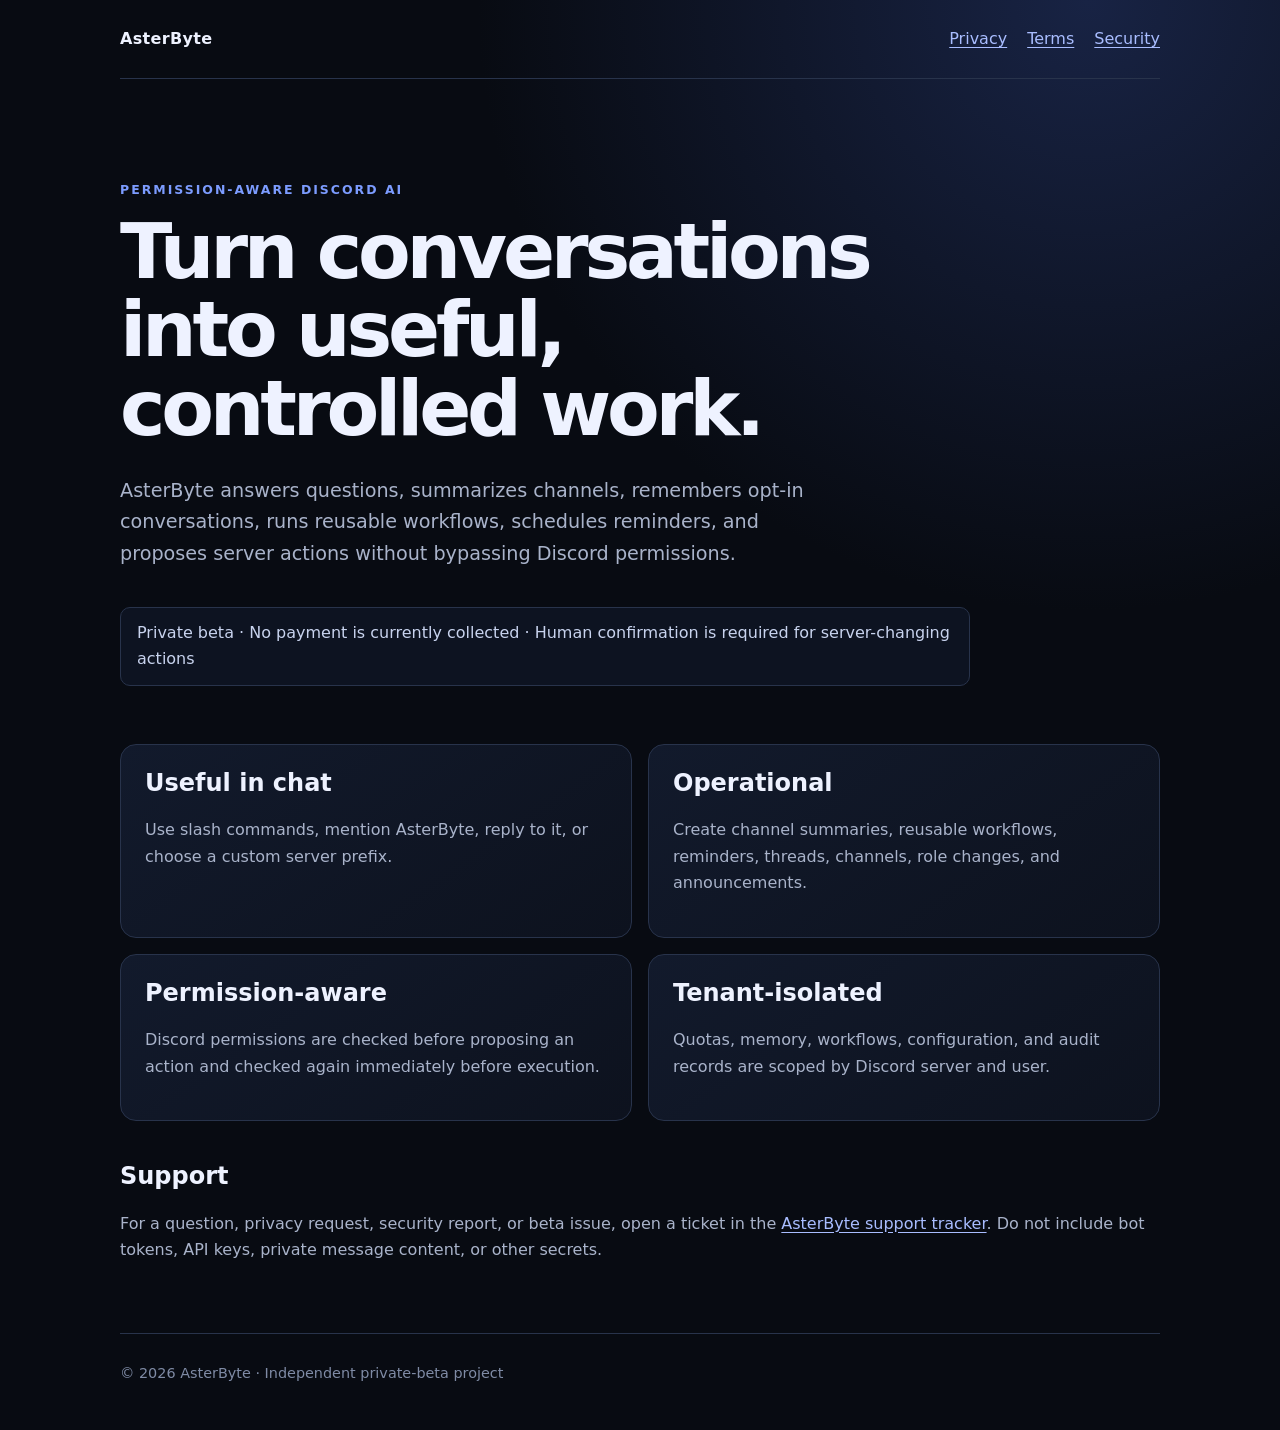
==== index.html @ e15e3883 "Publish AsterByte policies and support site" ====
<!doctype html>
<html lang="en">
<head>
  <meta charset="utf-8">
  <meta name="viewport" content="width=device-width, initial-scale=1">
  <meta name="description" content="AsterByte is a permission-aware AI operations assistant for Discord communities.">
  <title>AsterByte — AI operations for Discord</title>
  <link rel="stylesheet" href="styles.css">
</head>
<body>
  <main>
    <nav><a class="brand" href="index.html">AsterByte</a><span><a href="privacy.html">Privacy</a><a href="terms.html">Terms</a><a href="security.html">Security</a></span></nav>
    <section class="hero">
      <p class="eyebrow">Permission-aware Discord AI</p>
      <h1>Turn conversations into useful, controlled work.</h1>
      <p>AsterByte answers questions, summarizes channels, remembers opt-in conversations, runs reusable workflows, schedules reminders, and proposes server actions without bypassing Discord permissions.</p>
      <div class="notice">Private beta · No payment is currently collected · Human confirmation is required for server-changing actions</div>
    </section>
    <section class="grid">
      <article><h2>Useful in chat</h2><p>Use slash commands, mention AsterByte, reply to it, or choose a custom server prefix.</p></article>
      <article><h2>Operational</h2><p>Create channel summaries, reusable workflows, reminders, threads, channels, role changes, and announcements.</p></article>
      <article><h2>Permission-aware</h2><p>Discord permissions are checked before proposing an action and checked again immediately before execution.</p></article>
      <article><h2>Tenant-isolated</h2><p>Quotas, memory, workflows, configuration, and audit records are scoped by Discord server and user.</p></article>
    </section>
    <section>
      <h2>Support</h2>
      <p>For a question, privacy request, security report, or beta issue, open a ticket in the <a href="https://github.com/adityasarade/asterbyte-support/issues">AsterByte support tracker</a>. Do not include bot tokens, API keys, private message content, or other secrets.</p>
    </section>
    <footer>© 2026 AsterByte · Independent private-beta project</footer>
  </main>
</body>
</html>
---- styles.css ----
:root { color-scheme: dark; --bg:#080b12; --panel:#111726; --text:#eef2ff; --muted:#a9b3ca; --accent:#7c9cff; --line:#28334b; }
* { box-sizing:border-box; }
body { margin:0; background:radial-gradient(circle at 85% 0,#182344 0,transparent 34%),var(--bg); color:var(--text); font:16px/1.65 Inter,ui-sans-serif,system-ui,-apple-system,sans-serif; }
main { width:min(1040px,calc(100% - 40px)); margin:auto; }
nav { display:flex; justify-content:space-between; align-items:center; padding:26px 0; border-bottom:1px solid var(--line); }
nav span { display:flex; gap:20px; }
a { color:#a9bdff; text-underline-offset:3px; } .brand { color:var(--text); text-decoration:none; font-weight:800; letter-spacing:.02em; }
.hero { padding:88px 0 58px; max-width:850px; } h1 { font-size:clamp(2.4rem,6vw,5.3rem); line-height:1.02; letter-spacing:-.055em; margin:.15em 0 .35em; }
h2 { margin-top:1.7em; line-height:1.2; } p,li { color:var(--muted); } .hero>p:not(.eyebrow) { font-size:1.2rem; max-width:720px; }
.eyebrow { color:var(--accent); text-transform:uppercase; letter-spacing:.16em; font-weight:800; font-size:.78rem; }
.notice { display:inline-block; margin-top:18px; padding:12px 16px; border:1px solid var(--line); background:#0d1321; border-radius:10px; color:#c8d3ee; }
.grid { display:grid; grid-template-columns:repeat(2,1fr); gap:16px; } .grid article { background:linear-gradient(145deg,#121a2c,#0d121e); padding:24px; border:1px solid var(--line); border-radius:16px; }
.grid h2 { margin-top:0; } .legal { max-width:800px; padding:56px 0; } .legal h1 { font-size:clamp(2.5rem,6vw,4.4rem); } code { background:#151d2e; padding:.15em .35em; border-radius:4px; }
footer { margin-top:70px; padding:28px 0 44px; border-top:1px solid var(--line); color:#7f8ba5; font-size:.9rem; }
@media (max-width:680px) { .grid { grid-template-columns:1fr; } nav { align-items:flex-start; gap:15px; } nav span { gap:10px; flex-wrap:wrap; justify-content:flex-end; } .hero { padding-top:55px; } }
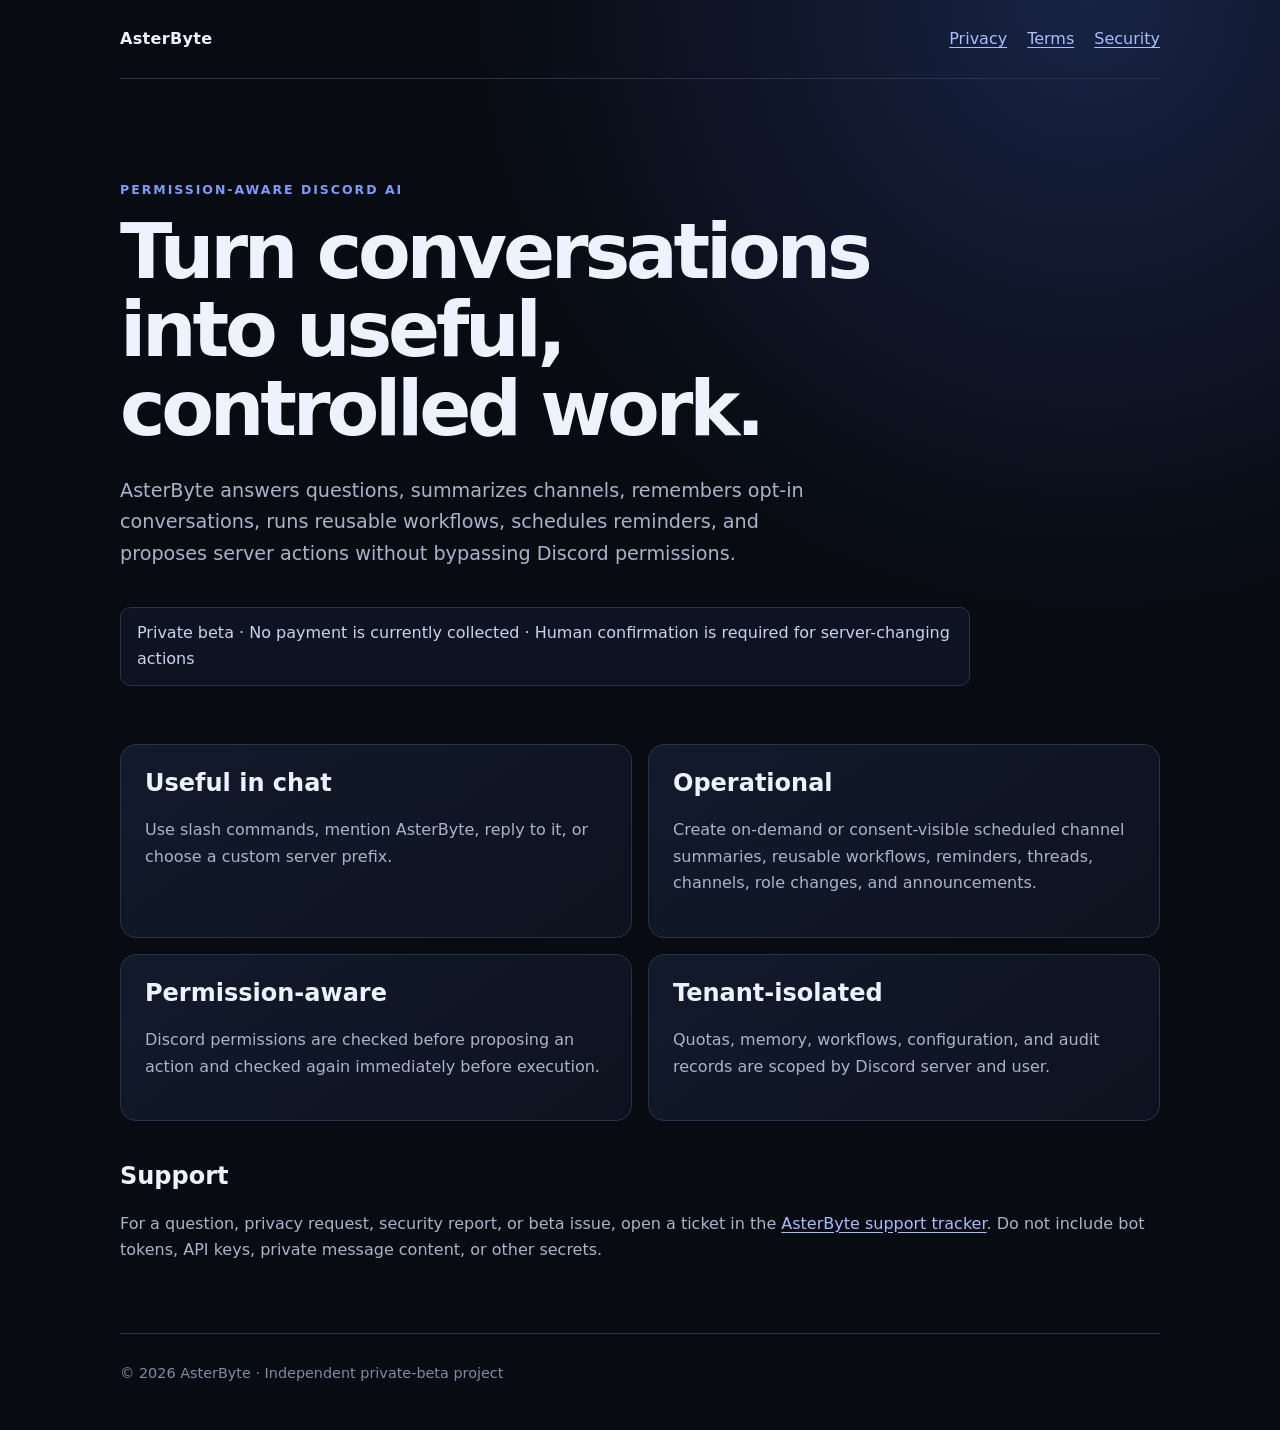
==== commit c51412b0: "Document scheduled digest privacy controls" ====
--- a/index.html
+++ b/index.html
@@ -18,7 +18,7 @@
     </section>
     <section class="grid">
       <article><h2>Useful in chat</h2><p>Use slash commands, mention AsterByte, reply to it, or choose a custom server prefix.</p></article>
-      <article><h2>Operational</h2><p>Create channel summaries, reusable workflows, reminders, threads, channels, role changes, and announcements.</p></article>
+      <article><h2>Operational</h2><p>Create on-demand or consent-visible scheduled channel summaries, reusable workflows, reminders, threads, channels, role changes, and announcements.</p></article>
       <article><h2>Permission-aware</h2><p>Discord permissions are checked before proposing an action and checked again immediately before execution.</p></article>
       <article><h2>Tenant-isolated</h2><p>Quotas, memory, workflows, configuration, and audit records are scoped by Discord server and user.</p></article>
     </section>
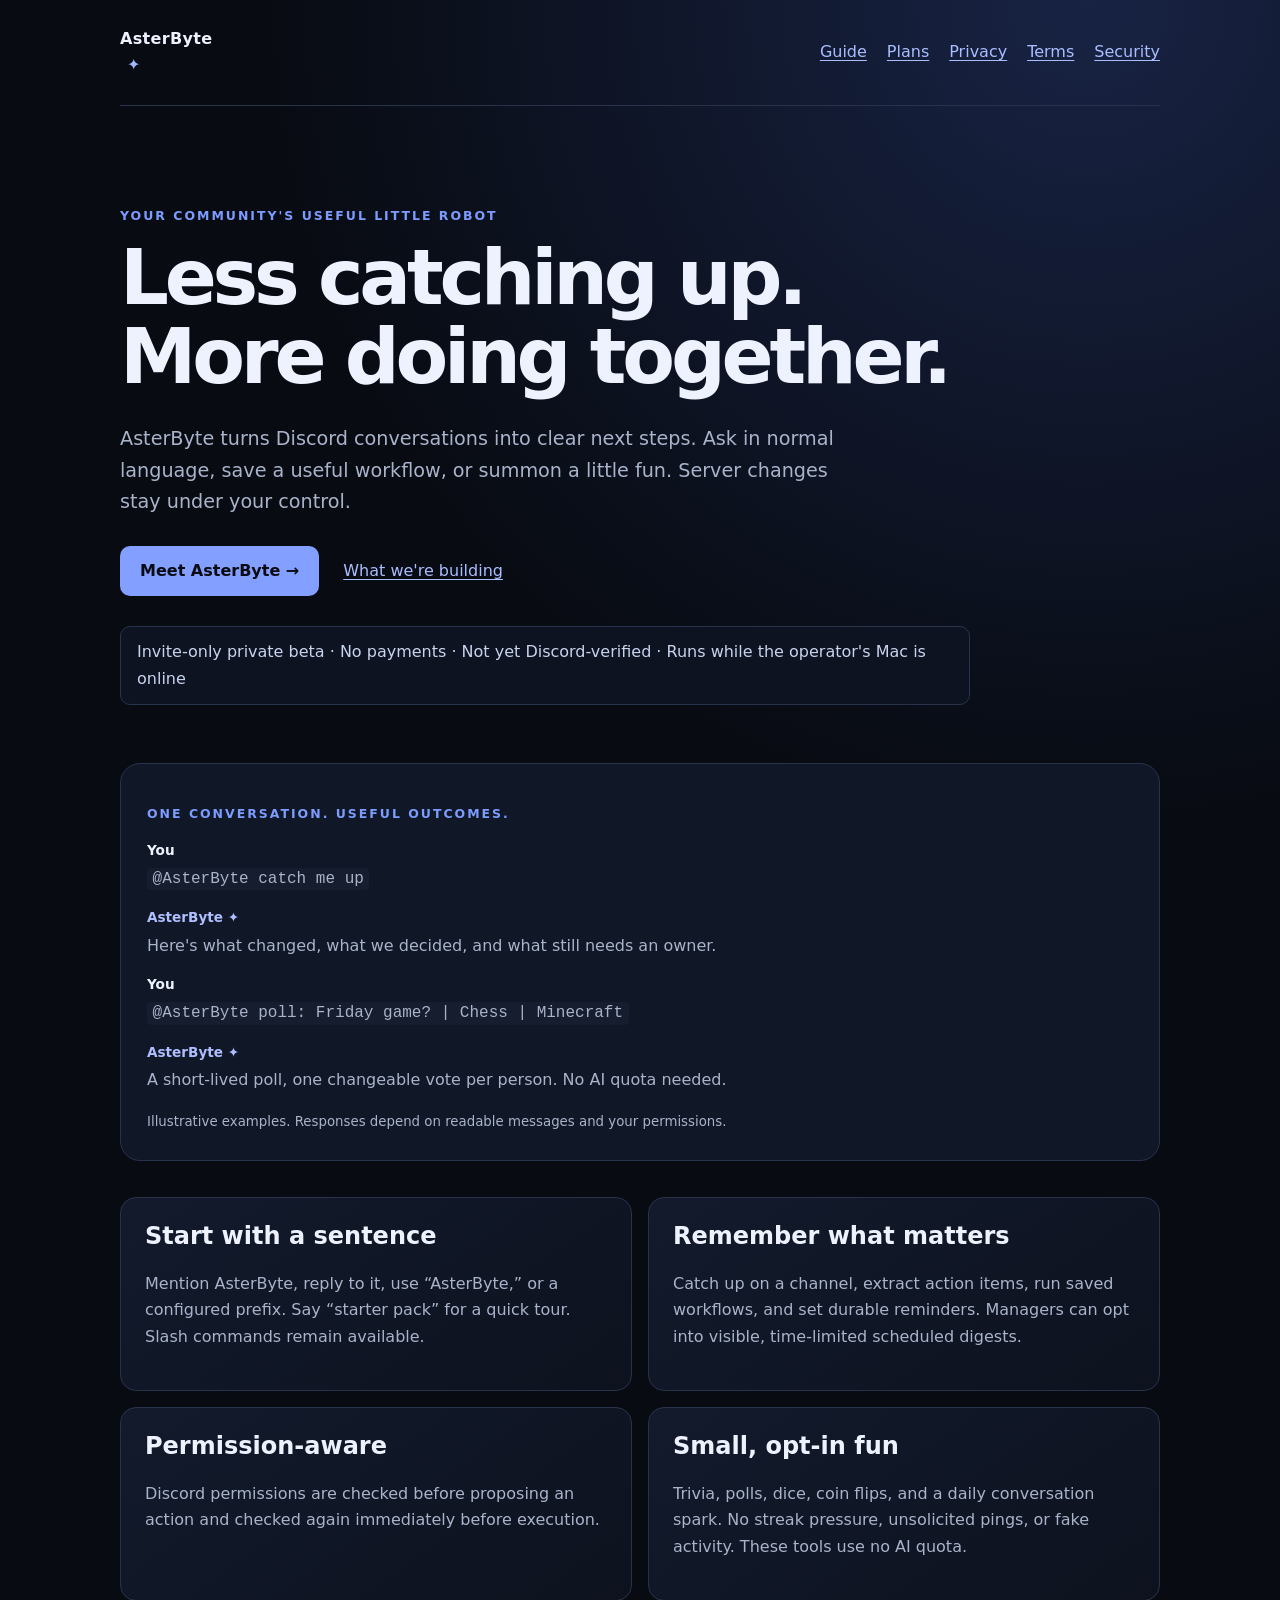
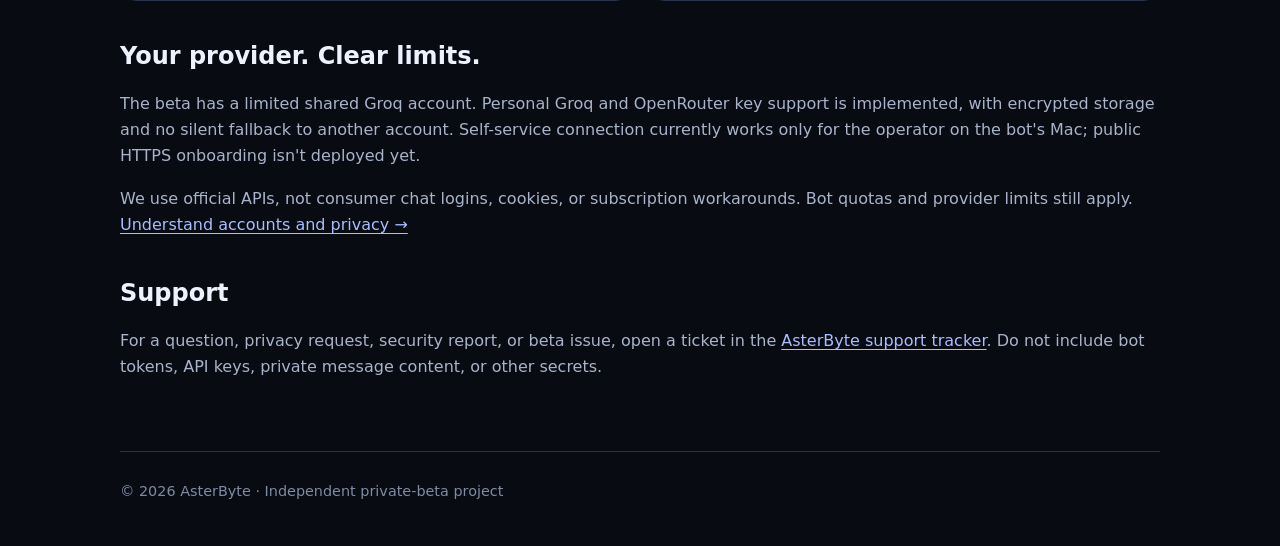
==== commit 7fc7c9d6: "Add AsterByte guide, beta plans and key privacy disclosure" ====
--- a/index.html
+++ b/index.html
@@ -9,19 +9,29 @@
 </head>
 <body>
   <main>
-    <nav><a class="brand" href="index.html">AsterByte</a><span><a href="privacy.html">Privacy</a><a href="terms.html">Terms</a><a href="security.html">Security</a></span></nav>
+    <nav><a class="brand" href="index.html">AsterByte<span class="brand-dot">✦</span></a><span><a href="guide.html">Guide</a><a href="plans.html">Plans</a><a href="privacy.html">Privacy</a><a href="terms.html">Terms</a><a href="security.html">Security</a></span></nav>
     <section class="hero">
-      <p class="eyebrow">Permission-aware Discord AI</p>
-      <h1>Turn conversations into useful, controlled work.</h1>
-      <p>AsterByte answers questions, summarizes channels, remembers opt-in conversations, runs reusable workflows, schedules reminders, and proposes server actions without bypassing Discord permissions.</p>
-      <div class="notice">Private beta · No payment is currently collected · Human confirmation is required for server-changing actions</div>
+      <p class="eyebrow">Your community's useful little robot</p>
+      <h1>Less catching up.<br>More doing together.</h1>
+      <p>AsterByte turns Discord conversations into clear next steps. Ask in normal language, save a useful workflow, or summon a little fun. Server changes stay under your control.</p>
+      <div class="actions"><a class="button" href="guide.html">Meet AsterByte →</a><a href="plans.html">What we're building</a></div>
+      <div class="notice">Invite-only private beta · No payments · Not yet Discord-verified · Runs while the operator's Mac is online</div>
+    </section>
+    <section class="chat-demo" aria-label="Example conversation, not a live bot">
+      <p class="eyebrow">One conversation. Useful outcomes.</p>
+      <p><span class="chat-name">You</span><code>@AsterByte catch me up</code></p>
+      <p><span class="chat-name bot-name">AsterByte ✦</span>Here's what changed, what we decided, and what still needs an owner.</p>
+      <p><span class="chat-name">You</span><code>@AsterByte poll: Friday game? | Chess | Minecraft</code></p>
+      <p><span class="chat-name bot-name">AsterByte ✦</span>A short-lived poll, one changeable vote per person. No AI quota needed.</p>
+      <small>Illustrative examples. Responses depend on readable messages and your permissions.</small>
     </section>
     <section class="grid">
-      <article><h2>Useful in chat</h2><p>Use slash commands, mention AsterByte, reply to it, or choose a custom server prefix.</p></article>
-      <article><h2>Operational</h2><p>Create on-demand or consent-visible scheduled channel summaries, reusable workflows, reminders, threads, channels, role changes, and announcements.</p></article>
+      <article><h2>Start with a sentence</h2><p>Mention AsterByte, reply to it, use “AsterByte,” or a configured prefix. Say “starter pack” for a quick tour. Slash commands remain available.</p></article>
+      <article><h2>Remember what matters</h2><p>Catch up on a channel, extract action items, run saved workflows, and set durable reminders. Managers can opt into visible, time-limited scheduled digests.</p></article>
       <article><h2>Permission-aware</h2><p>Discord permissions are checked before proposing an action and checked again immediately before execution.</p></article>
-      <article><h2>Tenant-isolated</h2><p>Quotas, memory, workflows, configuration, and audit records are scoped by Discord server and user.</p></article>
+      <article><h2>Small, opt-in fun</h2><p>Trivia, polls, dice, coin flips, and a daily conversation spark. No streak pressure, unsolicited pings, or fake activity. These tools use no AI quota.</p></article>
     </section>
+    <section><h2>Your provider. Clear limits.</h2><p>The beta has a limited shared Groq account. Personal Groq and OpenRouter key support is implemented, with encrypted storage and no silent fallback to another account. Self-service connection currently works only for the operator on the bot's Mac; public HTTPS onboarding isn't deployed yet.</p><p>We use official APIs, not consumer chat logins, cookies, or subscription workarounds. Bot quotas and provider limits still apply. <a href="guide.html#accounts">Understand accounts and privacy →</a></p></section>
     <section>
       <h2>Support</h2>
       <p>For a question, privacy request, security report, or beta issue, open a ticket in the <a href="https://github.com/adityasarade/asterbyte-support/issues">AsterByte support tracker</a>. Do not include bot tokens, API keys, private message content, or other secrets.</p>
--- a/styles.css
+++ b/styles.css
@@ -12,4 +12,5 @@
 .grid { display:grid; grid-template-columns:repeat(2,1fr); gap:16px; } .grid article { background:linear-gradient(145deg,#121a2c,#0d121e); padding:24px; border:1px solid var(--line); border-radius:16px; }
 .grid h2 { margin-top:0; } .legal { max-width:800px; padding:56px 0; } .legal h1 { font-size:clamp(2.5rem,6vw,4.4rem); } code { background:#151d2e; padding:.15em .35em; border-radius:4px; }
 footer { margin-top:70px; padding:28px 0 44px; border-top:1px solid var(--line); color:#7f8ba5; font-size:.9rem; }
+.brand-dot { color:#a2b5ff; margin-left:7px; } .actions{display:flex;align-items:center;gap:24px;margin:28px 0 12px;flex-wrap:wrap}.button{display:inline-block;padding:12px 20px;border-radius:10px;background:#839fff;color:#080b12;text-decoration:none;font-weight:750}.button:hover{background:#b1c2ff}.chat-demo{margin:0 0 36px;border:1px solid var(--line);border-radius:20px;background:#101726;padding:26px}.chat-demo p{margin:14px 0}.chat-name{display:block;color:#eef2ff;font-weight:750;font-size:.85rem;margin-bottom:4px}.bot-name{color:#afbeff}small{color:var(--muted)}.guide-examples{padding-left:22px}.guide-examples li{margin:12px 0}.legal h2{scroll-margin-top:20px}.legal a{overflow-wrap:anywhere}code{overflow-wrap:anywhere}a:focus-visible,button:focus-visible{outline:3px solid #b6c8ff;outline-offset:5px}.plan-tag{color:#a9bdff;font-size:.85rem;font-weight:700}
 @media (max-width:680px) { .grid { grid-template-columns:1fr; } nav { align-items:flex-start; gap:15px; } nav span { gap:10px; flex-wrap:wrap; justify-content:flex-end; } .hero { padding-top:55px; } }
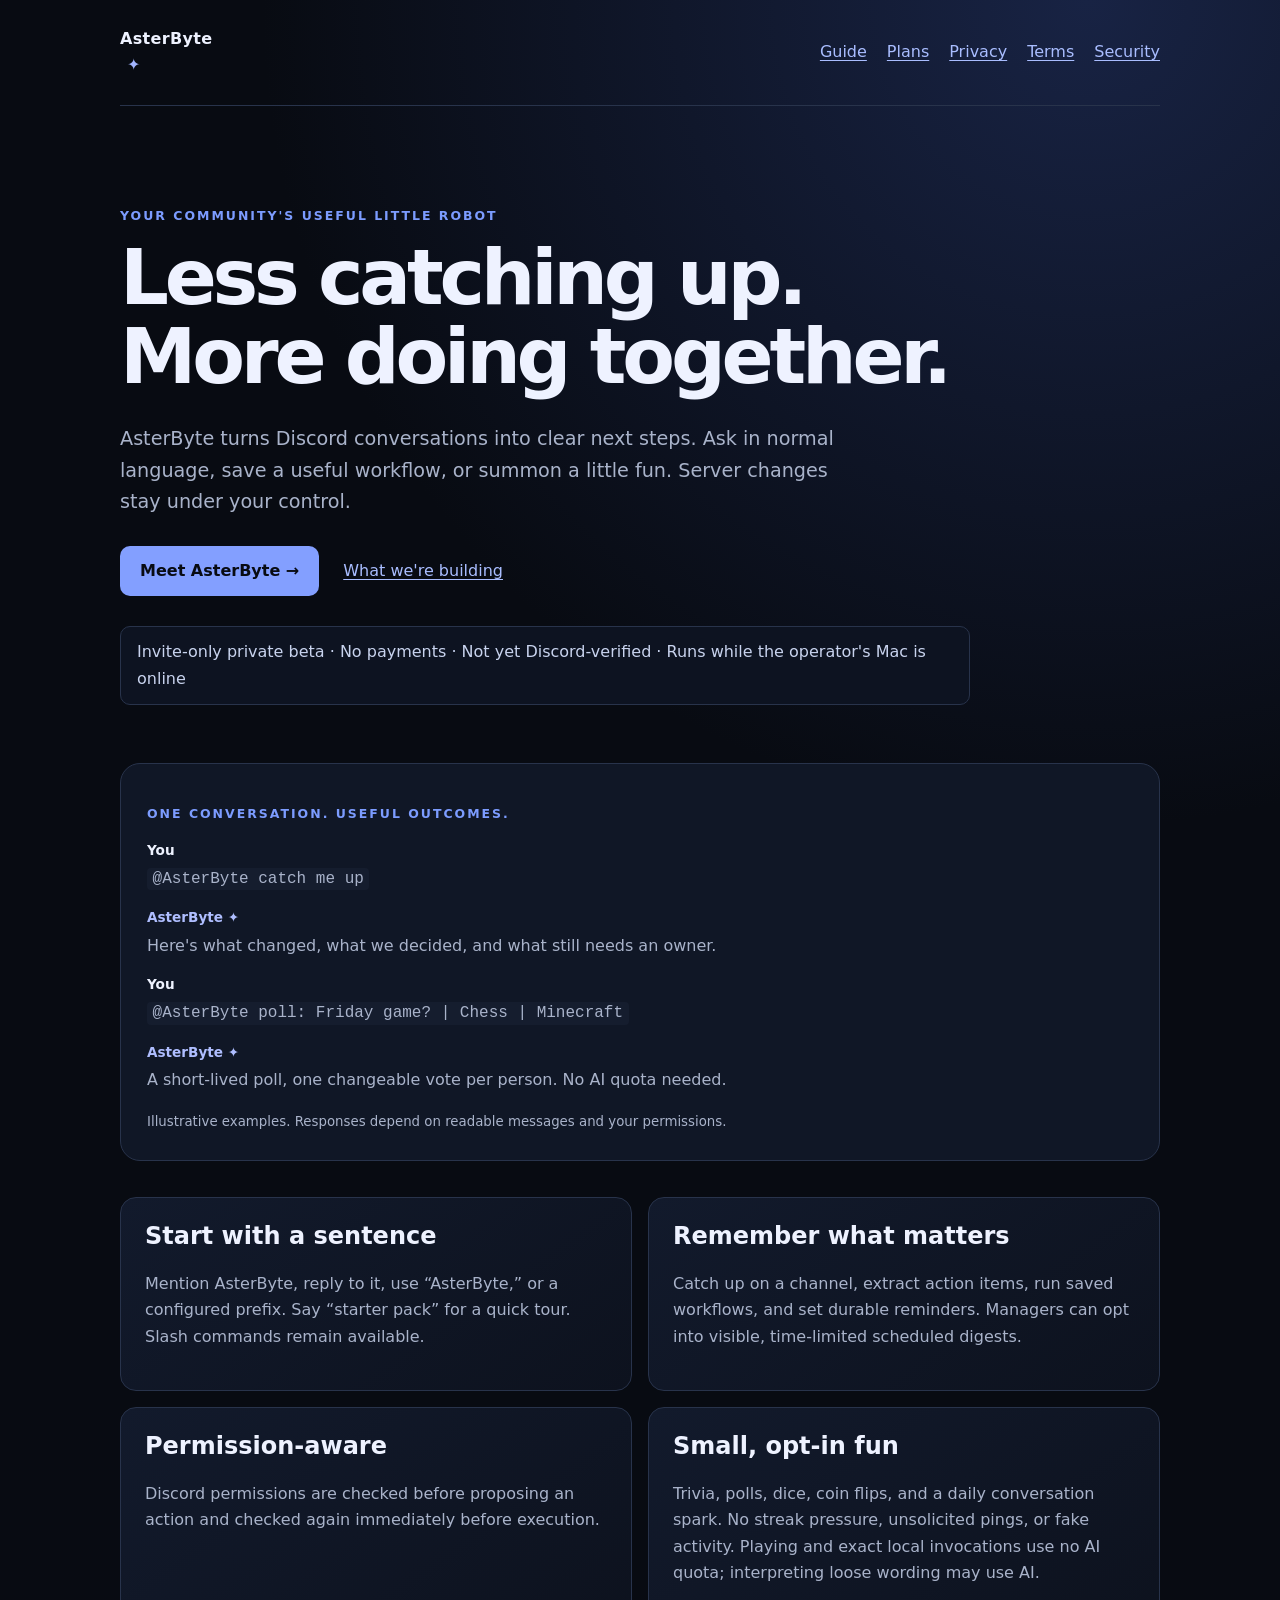
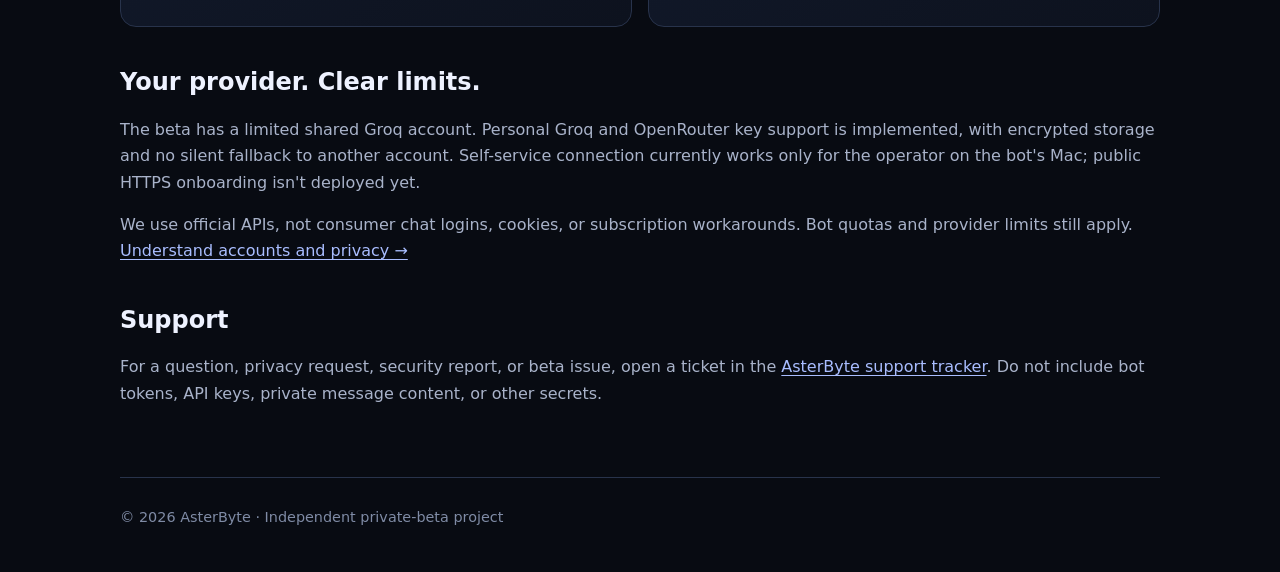
==== commit 2cbb5955: "Explain informal prompts and AI interpretation usage" ====
--- a/index.html
+++ b/index.html
@@ -29,7 +29,7 @@
       <article><h2>Start with a sentence</h2><p>Mention AsterByte, reply to it, use “AsterByte,” or a configured prefix. Say “starter pack” for a quick tour. Slash commands remain available.</p></article>
       <article><h2>Remember what matters</h2><p>Catch up on a channel, extract action items, run saved workflows, and set durable reminders. Managers can opt into visible, time-limited scheduled digests.</p></article>
       <article><h2>Permission-aware</h2><p>Discord permissions are checked before proposing an action and checked again immediately before execution.</p></article>
-      <article><h2>Small, opt-in fun</h2><p>Trivia, polls, dice, coin flips, and a daily conversation spark. No streak pressure, unsolicited pings, or fake activity. These tools use no AI quota.</p></article>
+      <article><h2>Small, opt-in fun</h2><p>Trivia, polls, dice, coin flips, and a daily conversation spark. No streak pressure, unsolicited pings, or fake activity. Playing and exact local invocations use no AI quota; interpreting loose wording may use AI.</p></article>
     </section>
     <section><h2>Your provider. Clear limits.</h2><p>The beta has a limited shared Groq account. Personal Groq and OpenRouter key support is implemented, with encrypted storage and no silent fallback to another account. Self-service connection currently works only for the operator on the bot's Mac; public HTTPS onboarding isn't deployed yet.</p><p>We use official APIs, not consumer chat logins, cookies, or subscription workarounds. Bot quotas and provider limits still apply. <a href="guide.html#accounts">Understand accounts and privacy →</a></p></section>
     <section>
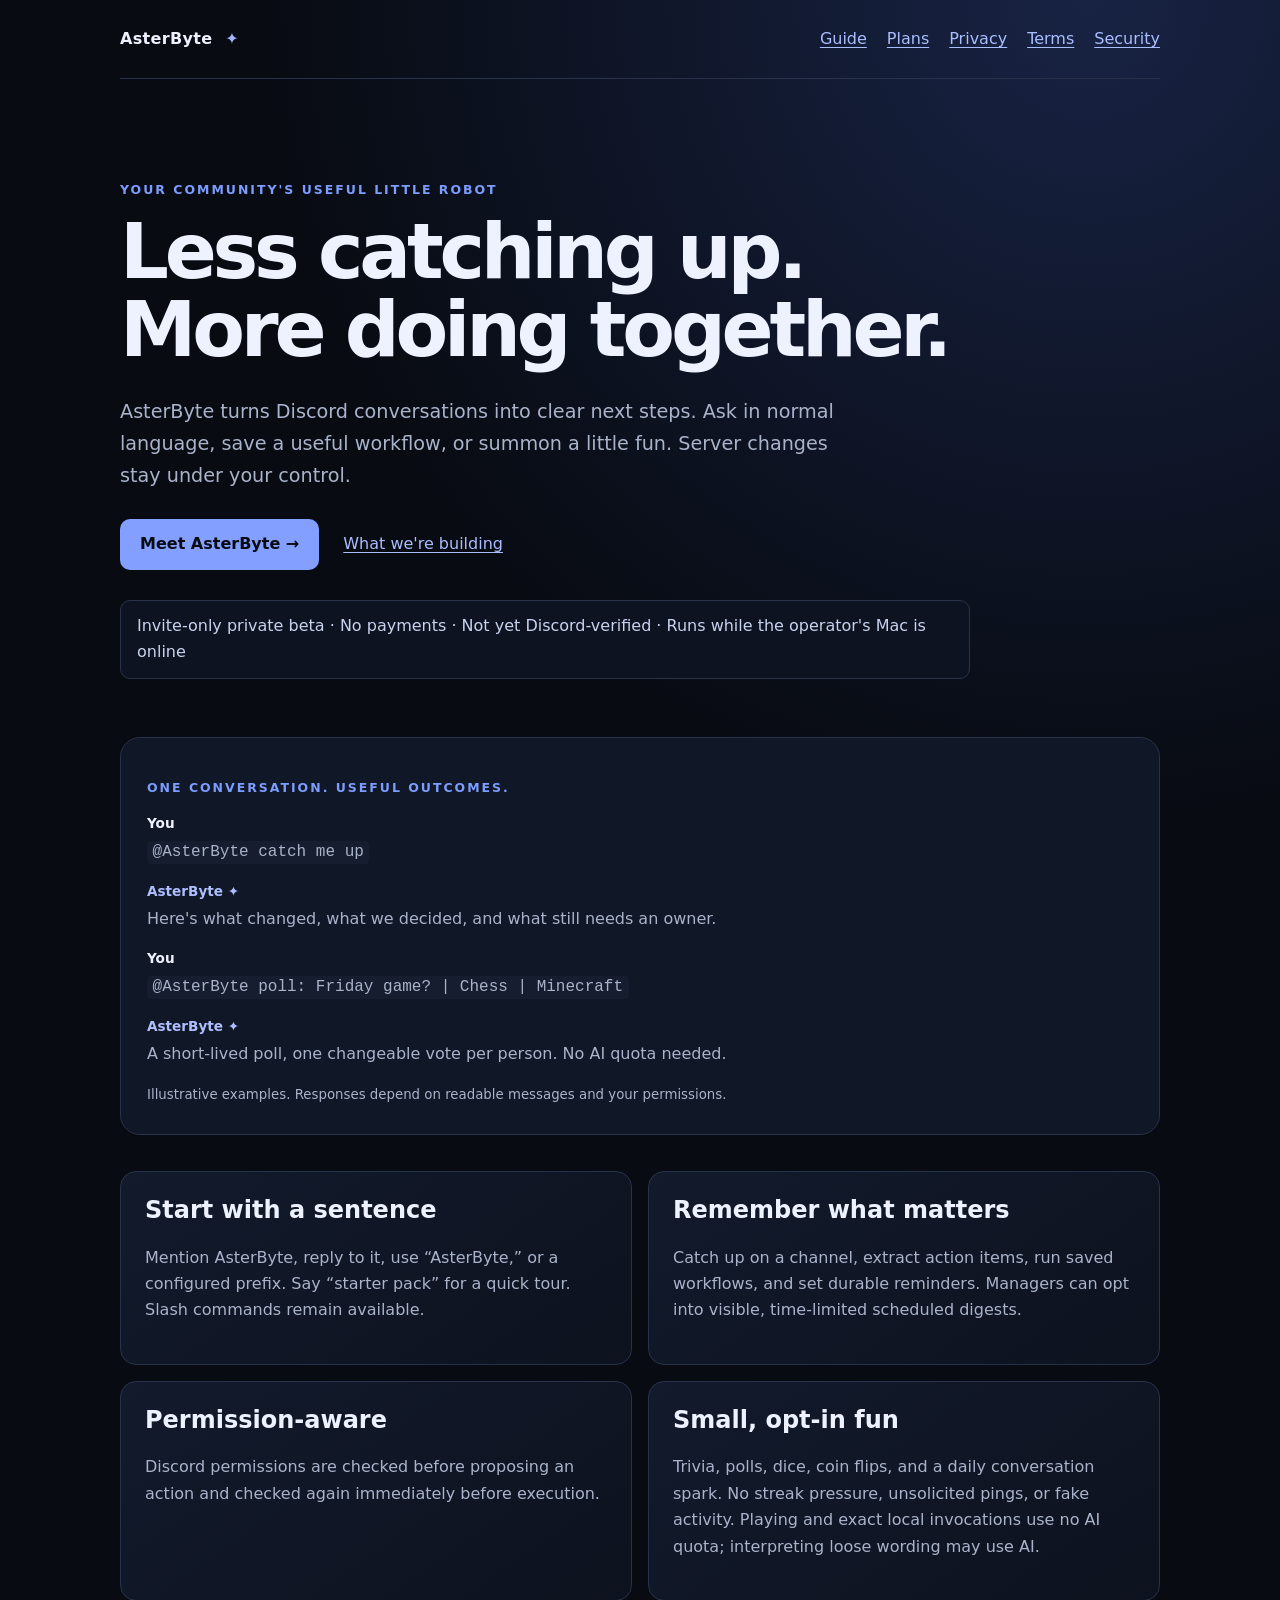
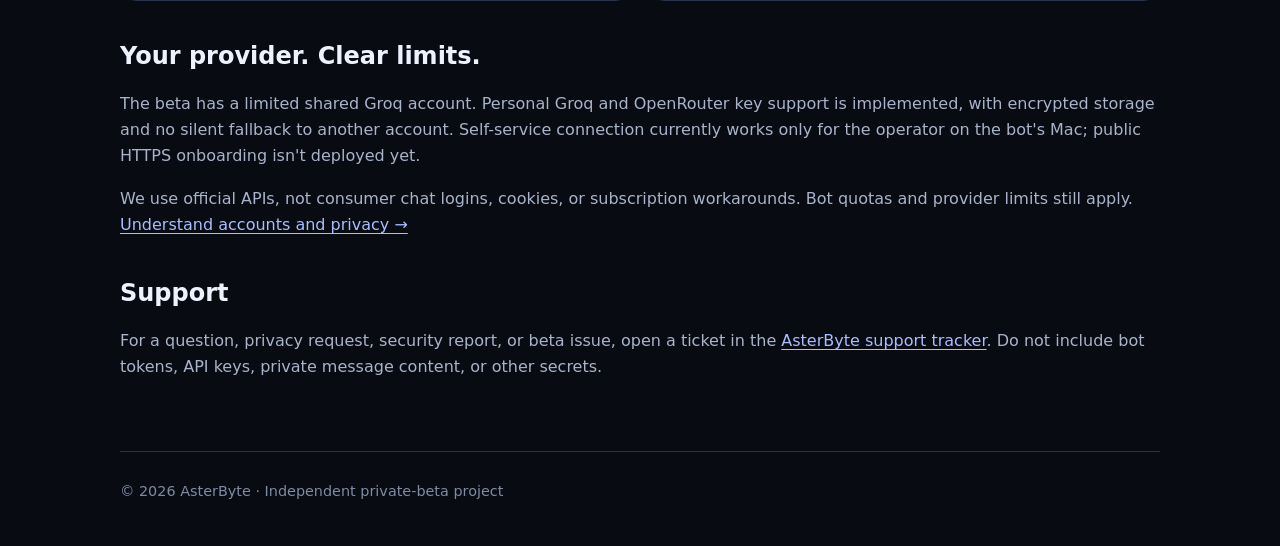
==== commit 2fe3b233: "Refresh cached homepage styles" ====
--- a/index.html
+++ b/index.html
@@ -5,7 +5,7 @@
   <meta name="viewport" content="width=device-width, initial-scale=1">
   <meta name="description" content="AsterByte is a permission-aware AI operations assistant for Discord communities.">
   <title>AsterByte — AI operations for Discord</title>
-  <link rel="stylesheet" href="styles.css">
+  <link rel="stylesheet" href="styles.css?v=20261003-4">
 </head>
 <body>
   <main>
--- a/styles.css
+++ b/styles.css
@@ -4,6 +4,7 @@
 main { width:min(1040px,calc(100% - 40px)); margin:auto; }
 nav { display:flex; justify-content:space-between; align-items:center; padding:26px 0; border-bottom:1px solid var(--line); }
 nav span { display:flex; gap:20px; }
+nav>a.brand { display:inline-flex; align-items:center; gap:6px; white-space:nowrap; }
 a { color:#a9bdff; text-underline-offset:3px; } .brand { color:var(--text); text-decoration:none; font-weight:800; letter-spacing:.02em; }
 .hero { padding:88px 0 58px; max-width:850px; } h1 { font-size:clamp(2.4rem,6vw,5.3rem); line-height:1.02; letter-spacing:-.055em; margin:.15em 0 .35em; }
 h2 { margin-top:1.7em; line-height:1.2; } p,li { color:var(--muted); } .hero>p:not(.eyebrow) { font-size:1.2rem; max-width:720px; }
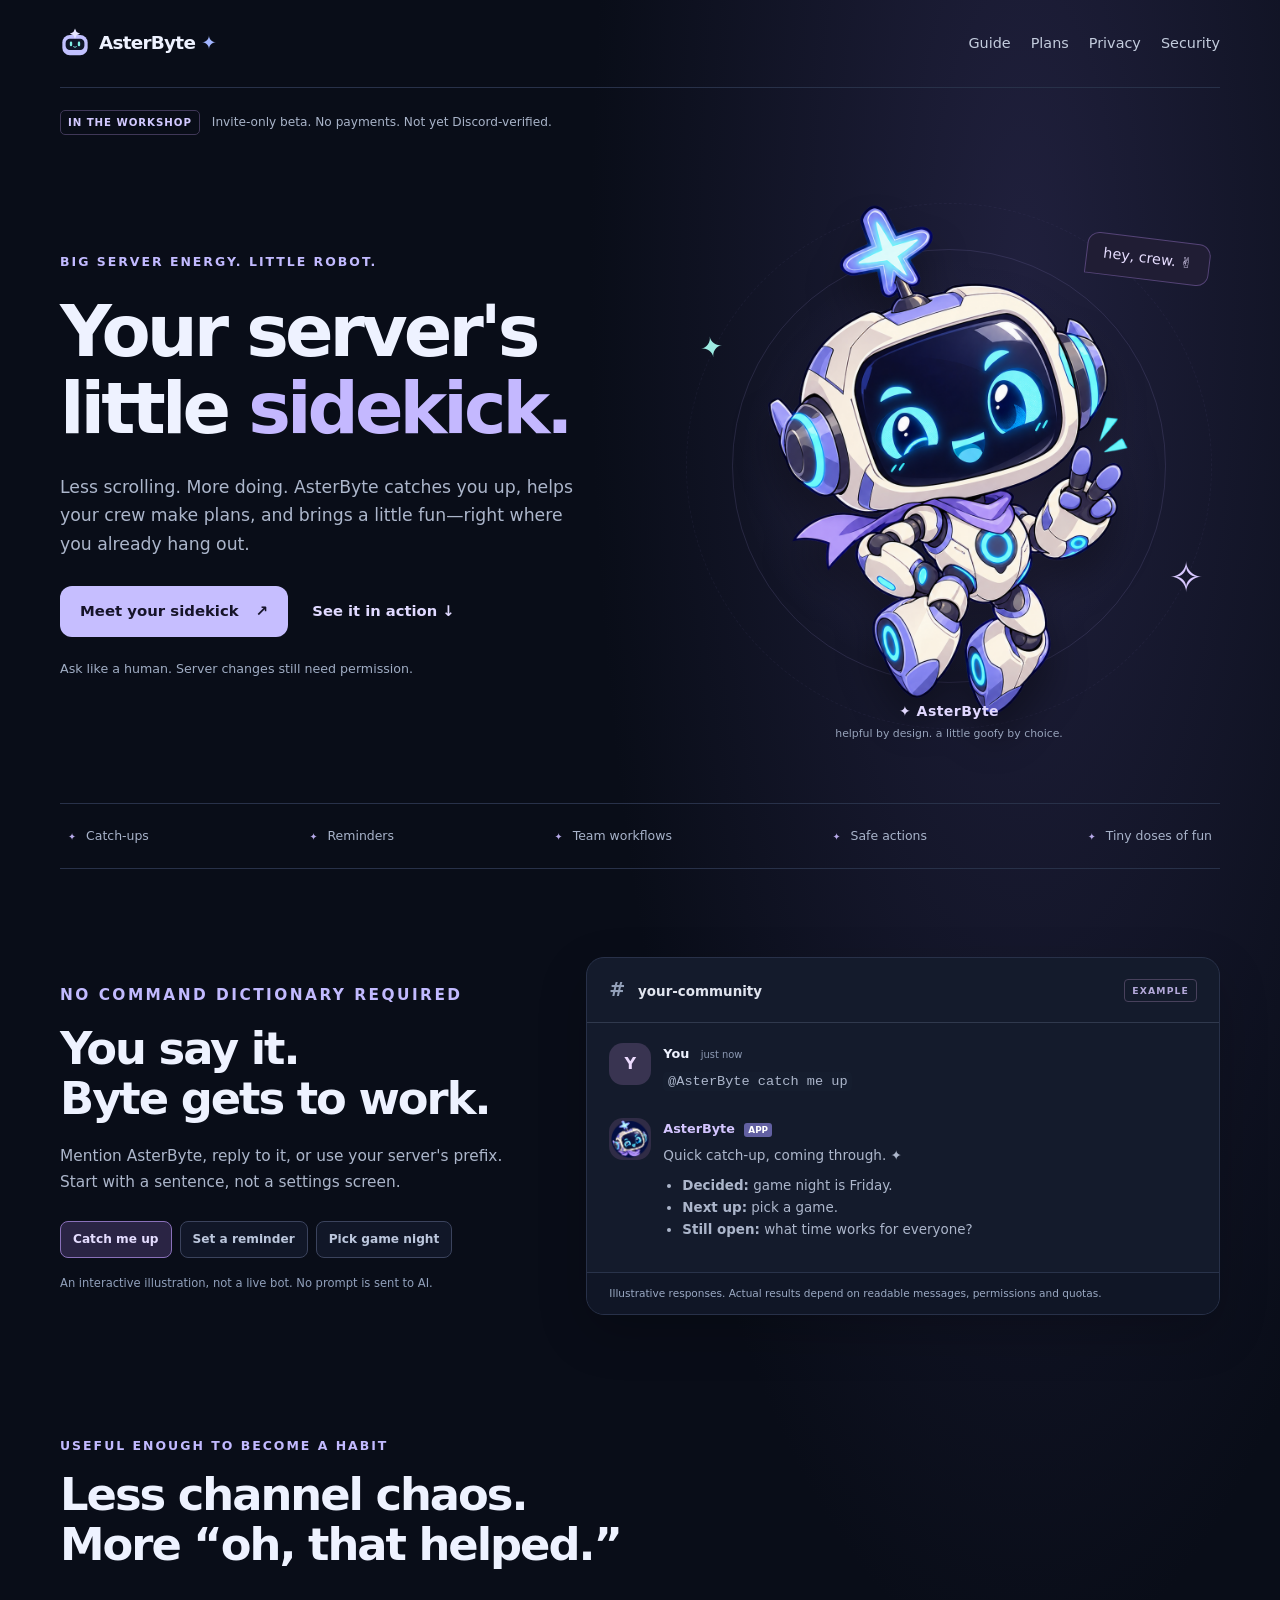
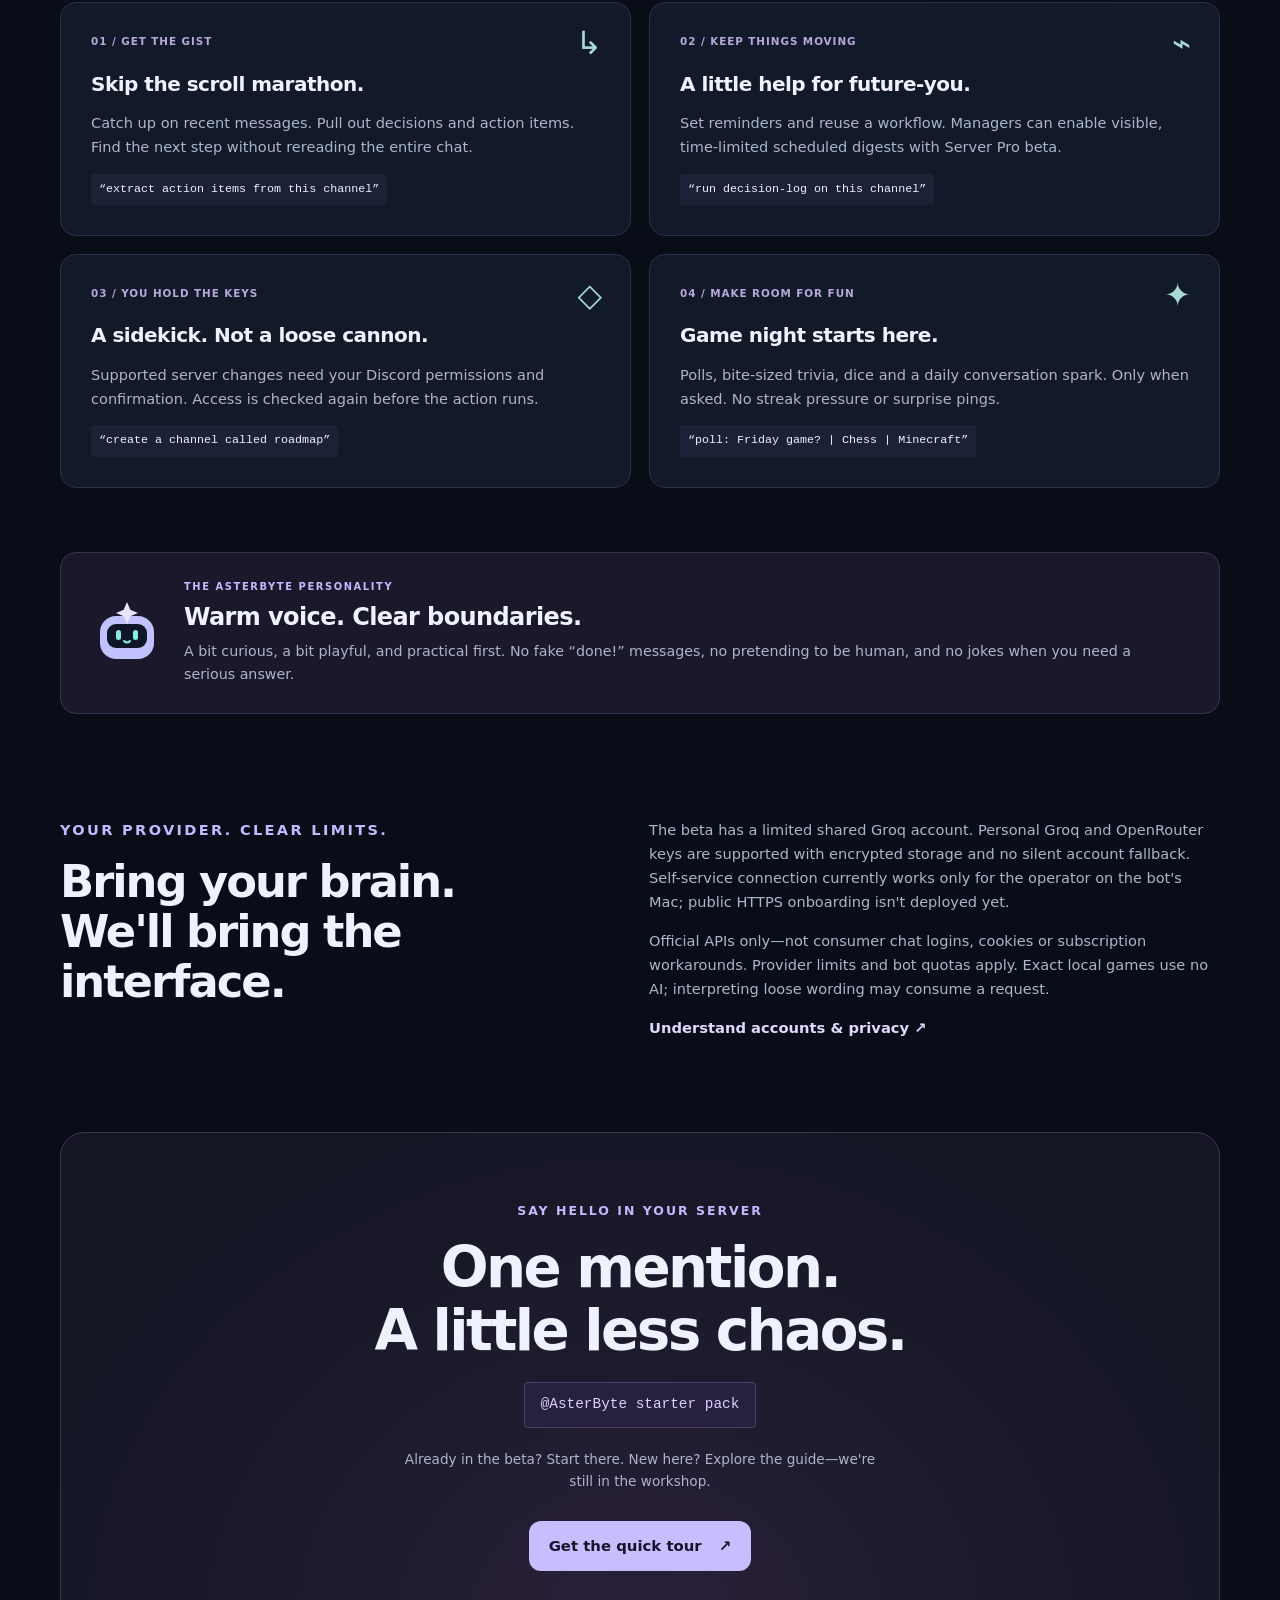
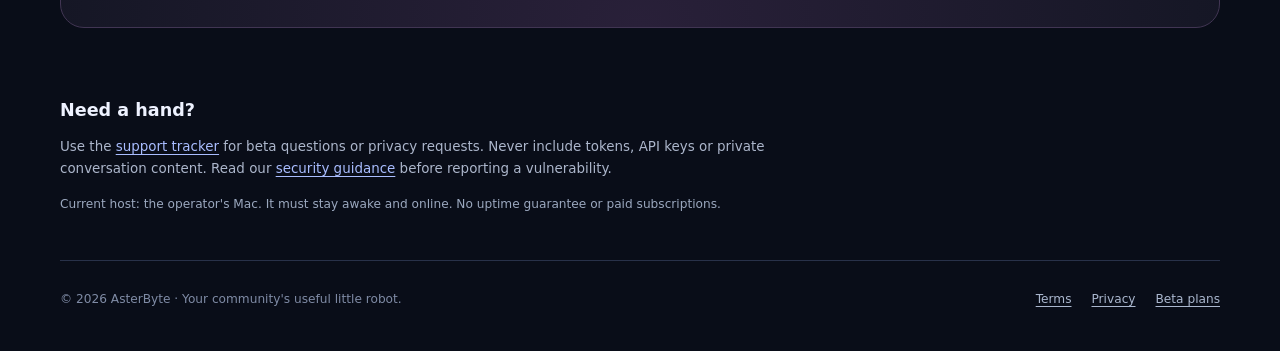
==== commit 440e595b: "Give AsterByte an anime sidekick identity and interactive landing page" ====
--- a/index.html
+++ b/index.html
@@ -3,40 +3,59 @@
 <head>
   <meta charset="utf-8">
   <meta name="viewport" content="width=device-width, initial-scale=1">
-  <meta name="description" content="AsterByte is a permission-aware AI operations assistant for Discord communities.">
-  <title>AsterByte — AI operations for Discord</title>
-  <link rel="stylesheet" href="styles.css?v=20261003-4">
+  <meta name="description" content="Meet AsterByte, your Discord community's useful little robot. Catch up, make plans, and add a little fun—with permissions kept in your hands.">
+  <meta name="theme-color" content="#090d18">
+  <meta property="og:title" content="AsterByte — Your server's little sidekick">
+  <meta property="og:description" content="Less scrolling. More doing. A helpful Discord robot with a little personality and clear boundaries.">
+  <meta property="og:image" content="https://adityasarade.github.io/asterbyte-support/assets/asterbyte-mascot-v1.png">
+  <meta property="og:type" content="website">
+  <title>AsterByte — Your server's little sidekick</title>
+  <link rel="icon" href="assets/asterbyte-mark.svg" type="image/svg+xml">
+  <link rel="stylesheet" href="styles.css?v=20261003-5">
+  <script src="demo.js" defer></script>
 </head>
-<body>
+<body class="home">
+  <a class="skip-link" href="#content">Skip to content</a>
   <main>
-    <nav><a class="brand" href="index.html">AsterByte<span class="brand-dot">✦</span></a><span><a href="guide.html">Guide</a><a href="plans.html">Plans</a><a href="privacy.html">Privacy</a><a href="terms.html">Terms</a><a href="security.html">Security</a></span></nav>
-    <section class="hero">
-      <p class="eyebrow">Your community's useful little robot</p>
-      <h1>Less catching up.<br>More doing together.</h1>
-      <p>AsterByte turns Discord conversations into clear next steps. Ask in normal language, save a useful workflow, or summon a little fun. Server changes stay under your control.</p>
-      <div class="actions"><a class="button" href="guide.html">Meet AsterByte →</a><a href="plans.html">What we're building</a></div>
-      <div class="notice">Invite-only private beta · No payments · Not yet Discord-verified · Runs while the operator's Mac is online</div>
+    <nav aria-label="Main navigation"><a class="brand" href="index.html"><img src="assets/asterbyte-mark.svg" width="30" height="30" alt="">AsterByte<span class="brand-dot" aria-hidden="true">✦</span></a><span><a href="guide.html">Guide</a><a href="plans.html">Plans</a><a href="privacy.html">Privacy</a><a href="security.html">Security</a></span></nav>
+    <div class="beta-strip"><span class="beta-label">IN THE WORKSHOP</span> Invite-only beta. No payments. Not yet Discord-verified.</div>
+    <section class="hero hero-layout" id="content">
+      <div class="hero-copy">
+        <p class="eyebrow">Big server energy. Little robot.</p>
+        <h1>Your server's<br>little <em>sidekick.</em></h1>
+        <p>Less scrolling. More doing. AsterByte catches you up, helps your crew make plans, and brings a little fun—right where you already hang out.</p>
+        <div class="actions"><a class="button" href="guide.html">Meet your sidekick <span aria-hidden="true">↗</span></a><a class="secondary-link" href="#try-it">See it in action <span aria-hidden="true">↓</span></a></div>
+        <p class="hero-footnote">Ask like a human. Server changes still need permission.</p>
+      </div>
+      <figure class="mascot-stage">
+        <div class="orbit orbit-one" aria-hidden="true"></div><div class="orbit orbit-two" aria-hidden="true"></div>
+        <span class="stage-star star-one" aria-hidden="true">✦</span><span class="stage-star star-two" aria-hidden="true">✧</span>
+        <span class="mascot-greeting">hey, crew. <span aria-hidden="true">✌</span></span>
+        <img class="mascot" src="assets/asterbyte-mascot-v1.png" width="1254" height="1254" alt="AsterByte, an anime-style ivory and lavender chibi robot with glowing eyes, a star antenna and scarf, making a friendly peace sign." fetchpriority="high">
+        <figcaption><span aria-hidden="true">✦</span> AsterByte <span class="mascot-caption-note">helpful by design. a little goofy by choice.</span></figcaption>
+      </figure>
     </section>
-    <section class="chat-demo" aria-label="Example conversation, not a live bot">
-      <p class="eyebrow">One conversation. Useful outcomes.</p>
-      <p><span class="chat-name">You</span><code>@AsterByte catch me up</code></p>
-      <p><span class="chat-name bot-name">AsterByte ✦</span>Here's what changed, what we decided, and what still needs an owner.</p>
-      <p><span class="chat-name">You</span><code>@AsterByte poll: Friday game? | Chess | Minecraft</code></p>
-      <p><span class="chat-name bot-name">AsterByte ✦</span>A short-lived poll, one changeable vote per person. No AI quota needed.</p>
-      <small>Illustrative examples. Responses depend on readable messages and your permissions.</small>
+    <div class="capability-ribbon" aria-label="Capabilities"><span>Catch-ups</span><span>Reminders</span><span>Team workflows</span><span>Safe actions</span><span>Tiny doses of fun</span></div>
+    <section class="demo-section" id="try-it">
+      <div class="section-intro"><p class="eyebrow">No command dictionary required</p><h2>You say it.<br>Byte gets to work.</h2><p>Mention AsterByte, reply to it, or use your server's prefix. Start with a sentence, not a settings screen.</p><div class="demo-controls" aria-label="Choose an illustrative example"><button type="button" data-demo="catchup" aria-pressed="true">Catch me up</button><button type="button" data-demo="reminder" aria-pressed="false">Set a reminder</button><button type="button" data-demo="poll" aria-pressed="false">Pick game night</button></div><p class="demo-note">An interactive illustration, not a live bot. No prompt is sent to AI.</p></div>
+      <div class="chat-demo" aria-label="Illustrative Discord conversation">
+        <div class="chat-top"><span><span aria-hidden="true">#</span> your-community</span><span class="example-tag">EXAMPLE</span></div>
+        <div class="chat-message"><span class="user-avatar" aria-hidden="true">Y</span><div><span class="chat-name">You <small>just now</small></span><p id="demo-prompt"><code>@AsterByte catch me up</code></p></div></div>
+        <div class="chat-message"><img class="chat-avatar" src="assets/asterbyte-avatar-v1.png" width="42" height="42" alt=""><div><span class="chat-name bot-name">AsterByte <span class="bot-label">APP</span></span><div id="demo-response" aria-live="polite"><p>Quick catch-up, coming through. ✦</p><ul><li><strong>Decided:</strong> game night is Friday.</li><li><strong>Next up:</strong> pick a game.</li><li><strong>Still open:</strong> what time works for everyone?</li></ul></div></div></div>
+        <div class="chat-bottom">Illustrative responses. Actual results depend on readable messages, permissions and quotas.</div>
+      </div>
     </section>
-    <section class="grid">
-      <article><h2>Start with a sentence</h2><p>Mention AsterByte, reply to it, use “AsterByte,” or a configured prefix. Say “starter pack” for a quick tour. Slash commands remain available.</p></article>
-      <article><h2>Remember what matters</h2><p>Catch up on a channel, extract action items, run saved workflows, and set durable reminders. Managers can opt into visible, time-limited scheduled digests.</p></article>
-      <article><h2>Permission-aware</h2><p>Discord permissions are checked before proposing an action and checked again immediately before execution.</p></article>
-      <article><h2>Small, opt-in fun</h2><p>Trivia, polls, dice, coin flips, and a daily conversation spark. No streak pressure, unsolicited pings, or fake activity. Playing and exact local invocations use no AI quota; interpreting loose wording may use AI.</p></article>
-    </section>
-    <section><h2>Your provider. Clear limits.</h2><p>The beta has a limited shared Groq account. Personal Groq and OpenRouter key support is implemented, with encrypted storage and no silent fallback to another account. Self-service connection currently works only for the operator on the bot's Mac; public HTTPS onboarding isn't deployed yet.</p><p>We use official APIs, not consumer chat logins, cookies, or subscription workarounds. Bot quotas and provider limits still apply. <a href="guide.html#accounts">Understand accounts and privacy →</a></p></section>
-    <section>
-      <h2>Support</h2>
-      <p>For a question, privacy request, security report, or beta issue, open a ticket in the <a href="https://github.com/adityasarade/asterbyte-support/issues">AsterByte support tracker</a>. Do not include bot tokens, API keys, private message content, or other secrets.</p>
-    </section>
-    <footer>© 2026 AsterByte · Independent private-beta project</footer>
+    <section class="feature-section"><div class="section-heading"><p class="eyebrow">Useful enough to become a habit</p><h2>Less channel chaos.<br>More “oh, that helped.”</h2></div><div class="grid">
+      <article><span class="feature-icon" aria-hidden="true">↳</span><p class="feature-number">01 / GET THE GIST</p><h3>Skip the scroll marathon.</h3><p>Catch up on recent messages. Pull out decisions and action items. Find the next step without rereading the entire chat.</p><code>“extract action items from this channel”</code></article>
+      <article><span class="feature-icon" aria-hidden="true">⌁</span><p class="feature-number">02 / KEEP THINGS MOVING</p><h3>A little help for future-you.</h3><p>Set reminders and reuse a workflow. Managers can enable visible, time-limited scheduled digests with Server Pro beta.</p><code>“run decision-log on this channel”</code></article>
+      <article><span class="feature-icon" aria-hidden="true">◇</span><p class="feature-number">03 / YOU HOLD THE KEYS</p><h3>A sidekick. Not a loose cannon.</h3><p>Supported server changes need your Discord permissions and confirmation. Access is checked again before the action runs.</p><code>“create a channel called roadmap”</code></article>
+      <article><span class="feature-icon" aria-hidden="true">✦</span><p class="feature-number">04 / MAKE ROOM FOR FUN</p><h3>Game night starts here.</h3><p>Polls, bite-sized trivia, dice and a daily conversation spark. Only when asked. No streak pressure or surprise pings.</p><code>“poll: Friday game? | Chess | Minecraft”</code></article>
+    </div></section>
+    <section class="character-note"><img src="assets/asterbyte-mark.svg" width="64" height="64" alt=""><div><p class="eyebrow">The AsterByte personality</p><h2>Warm voice. Clear boundaries.</h2><p>A bit curious, a bit playful, and practical first. No fake “done!” messages, no pretending to be human, and no jokes when you need a serious answer.</p></div></section>
+    <section class="provider-section"><div><p class="eyebrow">Your provider. Clear limits.</p><h2>Bring your brain.<br>We'll bring the interface.</h2></div><div><p>The beta has a limited shared Groq account. Personal Groq and OpenRouter keys are supported with encrypted storage and no silent account fallback. Self-service connection currently works only for the operator on the bot's Mac; public HTTPS onboarding isn't deployed yet.</p><p>Official APIs only—not consumer chat logins, cookies or subscription workarounds. Provider limits and bot quotas apply. Exact local games use no AI; interpreting loose wording may consume a request.</p><a class="secondary-link" href="guide.html#accounts">Understand accounts &amp; privacy <span aria-hidden="true">↗</span></a></div></section>
+    <section class="closing"><p class="eyebrow">Say hello in your server</p><h2>One mention.<br>A little less chaos.</h2><code>@AsterByte starter pack</code><p>Already in the beta? Start there. New here? Explore the guide—we're still in the workshop.</p><a class="button" href="guide.html">Get the quick tour <span aria-hidden="true">↗</span></a></section>
+    <section class="support"><h2>Need a hand?</h2><p>Use the <a href="https://github.com/adityasarade/asterbyte-support/issues">support tracker</a> for beta questions or privacy requests. Never include tokens, API keys or private conversation content. Read our <a href="security.html">security guidance</a> before reporting a vulnerability.</p><p class="availability">Current host: the operator's Mac. It must stay awake and online. No uptime guarantee or paid subscriptions.</p></section>
+    <footer><span>© 2026 AsterByte · Your community's useful little robot.</span><span><a href="terms.html">Terms</a><a href="privacy.html">Privacy</a><a href="plans.html">Beta plans</a></span></footer>
   </main>
 </body>
 </html>
--- a/styles.css
+++ b/styles.css
@@ -15,3 +15,76 @@
 footer { margin-top:70px; padding:28px 0 44px; border-top:1px solid var(--line); color:#7f8ba5; font-size:.9rem; }
 .brand-dot { color:#a2b5ff; margin-left:7px; } .actions{display:flex;align-items:center;gap:24px;margin:28px 0 12px;flex-wrap:wrap}.button{display:inline-block;padding:12px 20px;border-radius:10px;background:#839fff;color:#080b12;text-decoration:none;font-weight:750}.button:hover{background:#b1c2ff}.chat-demo{margin:0 0 36px;border:1px solid var(--line);border-radius:20px;background:#101726;padding:26px}.chat-demo p{margin:14px 0}.chat-name{display:block;color:#eef2ff;font-weight:750;font-size:.85rem;margin-bottom:4px}.bot-name{color:#afbeff}small{color:var(--muted)}.guide-examples{padding-left:22px}.guide-examples li{margin:12px 0}.legal h2{scroll-margin-top:20px}.legal a{overflow-wrap:anywhere}code{overflow-wrap:anywhere}a:focus-visible,button:focus-visible{outline:3px solid #b6c8ff;outline-offset:5px}.plan-tag{color:#a9bdff;font-size:.85rem;font-weight:700}
 @media (max-width:680px) { .grid { grid-template-columns:1fr; } nav { align-items:flex-start; gap:15px; } nav span { gap:10px; flex-wrap:wrap; justify-content:flex-end; } .hero { padding-top:55px; } }
+
+/* AsterByte character system: midnight ink, lavender panels, cyan sparks. */
+:root { --bg:#090d18; --panel:#121a2c; --accent:#c2baff; --muted:#acb6cb; --line:#283149; }
+html { scroll-behavior:smooth; }
+body { background:radial-gradient(ellipse at 80% 8%,#20203d 0,transparent 30%),var(--bg); }
+main { width:min(1160px,calc(100% - 56px)); }
+nav { min-height:88px; }
+nav .brand { gap:9px; font-size:1.15rem; letter-spacing:-.04em; }
+nav .brand img { margin-right:3px; }
+nav .brand-dot { margin-left:0; }
+nav span a { color:#c3ccdd; text-decoration:none; font-size:.9rem; }
+nav span a:hover { color:#fff; text-decoration:underline; }
+.home .hero { max-width:none; padding:60px 0 40px; }
+.hero-layout { display:grid; grid-template-columns:1.1fr 1fr; align-items:center; gap:22px; }
+.hero-copy h1 { font-size:clamp(2.7rem,5.6vw,4.65rem); line-height:1.08; letter-spacing:-.055em; margin:20px 0 25px; }
+.hero-copy h1 em { font-style:normal; color:#c4b8ff; }
+.hero-copy>p:not(.eyebrow) { max-width:520px; font-size:1.08rem; }
+.hero-copy>p.hero-footnote { font-size:.79rem; color:#a0adc4; margin-top:22px; }
+.button { border-radius:12px; background:#c6beff; padding:13px 20px; color:#161429; font-size:.93rem; transition:background .15s,transform .15s; }
+.button:hover { background:#ddd7ff; transform:translateY(-2px); }
+.button span { margin-left:12px; }
+.secondary-link { color:#e0d9ff; font-size:.92rem; font-weight:600; text-decoration:none; }
+.secondary-link:hover { text-decoration:underline; }
+.beta-strip { display:flex; align-items:center; flex-wrap:wrap; gap:12px; padding-top:22px; color:#a9b4c9; font-size:.76rem; }
+.beta-label { color:#d2c9ff; border:1px solid #403858; border-radius:5px; padding:3px 7px; font-size:.64rem; letter-spacing:.09em; font-weight:750; }
+.mascot-stage { position:relative; margin:0; min-width:0; aspect-ratio:1; display:grid; place-items:center; isolation:isolate; }
+.mascot-stage::before { content:""; position:absolute; width:76%; aspect-ratio:1; border-radius:50%; background:radial-gradient(circle,#49406b70 0,#23244130 62%,transparent 72%); z-index:-1; }
+.mascot { display:block; position:relative; width:97%; height:auto; object-fit:contain; filter:drop-shadow(0 24px 18px #0005); animation:byte-hover 6s ease-in-out infinite; }
+.orbit { position:absolute; border:1px solid #8f81c82d; border-radius:50%; width:80%; height:80%; z-index:-1; }
+.orbit-two { width:97%; height:97%; border-style:dashed; opacity:.4; }
+.mascot-greeting { position:absolute; top:8%; right:2%; z-index:2; padding:8px 16px; border-radius:12px 12px 12px 0; border:1px solid #554477; background:#201d34; color:#e6ddff; font-size:.9rem; transform:rotate(7deg); }
+.stage-star { position:absolute; color:#9debe2; z-index:1; font-size:28px; }
+.star-one { left:4%; top:24%; transform:rotate(-10deg); }.star-two { right:3%; bottom:23%; color:#d8c8ff; font-size:42px; }
+.mascot-stage figcaption { position:absolute; bottom:-6px; text-align:center; color:#e1d8ff; font-size:.88rem; font-weight:700; letter-spacing:.03em; }
+.mascot-caption-note { display:block; color:#96a2ba; font-size:.68rem; font-weight:400; letter-spacing:0; margin-top:2px; }
+.capability-ribbon { display:flex; justify-content:space-between; flex-wrap:wrap; gap:14px 22px; padding:22px 8px; margin:26px 0 0; border-block:1px solid var(--line); color:#a8b3ca; font-size:.78rem; }
+.capability-ribbon span::before { content:"✦"; color:#b6a9e8; margin-right:10px; font-size:.6rem; }
+.demo-section { display:grid; grid-template-columns:.85fr 1.15fr; gap:58px; padding:88px 0; align-items:center; scroll-margin-top:20px; }
+.section-intro h2,.section-heading h2,.provider-section h2,.closing h2 { font-size:clamp(2rem,3.5vw,3rem); letter-spacing:-.045em; line-height:1.12; margin:14px 0 20px; }
+.section-intro>p { font-size:.96rem; }
+.demo-controls { display:flex; flex-wrap:wrap; gap:8px; margin:26px 0 16px; }
+.demo-controls button { border:1px solid #3b435d; background:#111728; color:#bcc7dd; border-radius:8px; padding:9px 12px; font:inherit; font-weight:600; font-size:.76rem; line-height:1.4; cursor:pointer; }
+.demo-controls button[aria-pressed="true"] { color:#e5ddff; background:#2a2444; border-color:#8970b9; }
+.demo-controls button:hover { border-color:#b7a0df; }
+.section-intro>p.demo-note { font-size:.72rem; color:#91a0bb; }
+.home .chat-demo { margin:0; border-radius:18px; padding:0; overflow:hidden; background:#141b2c; box-shadow:0 18px 50px #0003; }
+.chat-top { display:flex; align-items:center; justify-content:space-between; padding:16px 22px; border-bottom:1px solid #30394d; color:#e1e5ef; font-size:.84rem; font-weight:650; }
+.chat-top>span>span { color:#93a0b9; margin-right:8px; font-size:1.2rem; }
+.example-tag { font-size:.58rem; letter-spacing:.12em; padding:3px 7px; color:#b3a8d9; border:1px solid #48415c; border-radius:4px; }
+.chat-message { display:flex; gap:12px; padding:20px 22px 0; min-width:0; }
+.chat-message>div { min-width:0; flex:1; }.chat-message p { margin:4px 0; font-size:.85rem; }.chat-message ul { padding-left:19px; margin:9px 0 16px; font-size:.84rem; }
+.user-avatar,.chat-avatar { width:42px; height:42px; flex-shrink:0; border-radius:14px; background:#393451; }
+.user-avatar { display:grid; place-items:center; color:#eddbff; font-size:1rem; font-weight:700; }.chat-avatar { object-fit:contain; background:#302c46; padding:2px; }
+.chat-name { font-size:.8rem; margin-bottom:5px; }.chat-name small { margin-left:7px; color:#8d9ab4; font-size:.62rem; font-weight:400; }
+.bot-name { color:#d4c5ff; }.bot-label { background:#6260a2; border-radius:3px; color:#fff; font-size:.55rem; padding:2px 4px; margin-left:5px; }
+.chat-bottom { margin-top:14px; padding:12px 22px; background:#101626; border-top:1px solid #29334a; color:#9aa9c3; font-size:.66rem; }
+.feature-section { padding:20px 0 64px; }.section-heading { margin-bottom:32px; }
+.home .grid { gap:18px; }.home .grid article { position:relative; padding:30px; border-radius:16px; background:#121929; }.home .grid article:hover { border-color:#4c4266; }
+.feature-icon { position:absolute; top:24px; right:28px; color:#a6d9d5; font-size:2rem; line-height:1; }.feature-number { font-size:.65rem; font-weight:750; letter-spacing:.09em; color:#b6a8db; margin:0 42px 20px 0; }
+.home h3 { font-size:1.25rem; letter-spacing:-.025em; line-height:1.3; margin:0 0 12px; }.home .grid p:not(.feature-number) { font-size:.91rem; }.home .grid code { font-size:.73rem; background:#1b2237; padding:6px 8px; display:inline-block; }
+.character-note { display:flex; align-items:center; gap:25px; padding:26px 34px; background:#1b182c; border:1px solid #3a3151; border-radius:16px; }.character-note img { flex-shrink:0; }.character-note h2 { font-size:1.5rem; letter-spacing:-.025em; margin:5px 0 8px; }.character-note p { margin:0; font-size:.89rem; }.character-note .eyebrow { margin-bottom:8px; font-size:.62rem; }
+.provider-section { display:grid; grid-template-columns:1fr 1.1fr; gap:70px; padding:90px 0; }.provider-section p { font-size:.91rem; }.provider-section h2 { margin-top:14px; }
+.closing { padding:56px 28px; border:1px solid #413553; border-radius:24px; text-align:center; background:radial-gradient(ellipse at 50% 100%,#292039,#141624 75%); }.closing h2 { font-size:clamp(2.2rem,4.4vw,3.65rem); }.closing code { font-size:.9rem; padding:10px 16px; display:inline-block; background:#27213e; border:1px solid #4a3f63; color:#dcd1ff; }.closing p:not(.eyebrow) { font-size:.85rem; max-width:480px; margin:20px auto 28px; }
+.support { max-width:740px; padding-top:42px; }.support h2 { font-size:1.1rem; }.support p { font-size:.84rem; }.support .availability { font-size:.76rem; color:#9ba8bf; }
+.home footer { display:flex; justify-content:space-between; gap:20px; flex-wrap:wrap; font-size:.76rem; margin-top:46px; }.home footer span:last-child { display:flex; gap:20px; }.home footer a { color:#aab7ce; }
+.skip-link { position:absolute; top:-100px; left:20px; padding:8px 15px; background:#c6beff; color:#111; z-index:10; }.skip-link:focus { top:10px; }
+.guide-character { display:flex; align-items:center; gap:22px; border:1px solid #403554; border-radius:16px; background:#19172a; padding:12px 22px; margin-bottom:38px; }.guide-character img { object-fit:contain; flex-shrink:0; }.guide-character p { margin:8px 0; font-size:.88rem; }.guide-character .eyebrow { font-size:.67rem; }
+.guide-character>div { min-width:0; }
+@media(max-width:680px) { .guide-character { padding:14px; gap:14px; }.guide-character img { width:80px; height:100px; }.guide-character p { font-size:.79rem; }.guide-character .eyebrow { font-size:.6rem; letter-spacing:.08em; } }
+@keyframes byte-hover { 0%,100% { transform:translateY(0) rotate(-1deg); } 50% { transform:translateY(-9px) rotate(1deg); } }
+@media(max-width:900px) { .hero-layout { gap:0; }.demo-section { gap:28px; }.hero-copy h1 { font-size:3.15rem; }.hero-copy>p:not(.eyebrow) { font-size:.95rem; }.provider-section { gap:35px; }.mascot-greeting { top:1%; right:0; } }
+@media(max-width:680px) { main { width:calc(100% - 36px); } nav { min-height:80px; padding:20px 0; } nav .brand { font-size:1rem; } nav span { gap:8px 12px; } nav span a { font-size:.72rem; } nav .brand img { width:25px; height:25px; } nav .brand-dot { display:none; }.beta-strip { font-size:.67rem; gap:8px; }.home .hero { padding:38px 0 22px; }.hero-layout { grid-template-columns:1fr; }.hero-copy h1 { font-size:clamp(2.65rem,10.5vw,3.8rem); }.hero-copy>p:not(.eyebrow) { font-size:1rem; }.hero-copy .actions { gap:18px; }.hero-copy .hero-footnote { margin-bottom:10px; }.mascot-stage { width:min(390px,100%); margin:12px auto 16px; }.mascot-greeting { top:7%; }.capability-ribbon { justify-content:center; font-size:.67rem; gap:10px 16px; padding:17px 0; }.demo-section,.provider-section { grid-template-columns:1fr; gap:24px; padding:54px 0; }.demo-section h2 { font-size:2.25rem; }.section-intro>p { max-width:460px; }.demo-controls { margin-top:20px; }.feature-section { padding:10px 0 40px; }.home .grid article { padding:26px; }.character-note { padding:24px 20px; gap:16px; align-items:flex-start; }.character-note img { width:43px; height:43px; }.character-note h2 { font-size:1.25rem; }.character-note p { font-size:.82rem; }.closing { padding:40px 18px; }.home footer { font-size:.7rem; }.chat-message { padding-inline:16px; }.chat-top,.chat-bottom { padding-inline:16px; } }
+@media(prefers-reduced-motion:reduce) { html { scroll-behavior:auto; }.mascot { animation:none; }.button { transition:none; }.button:hover { transform:none; } }
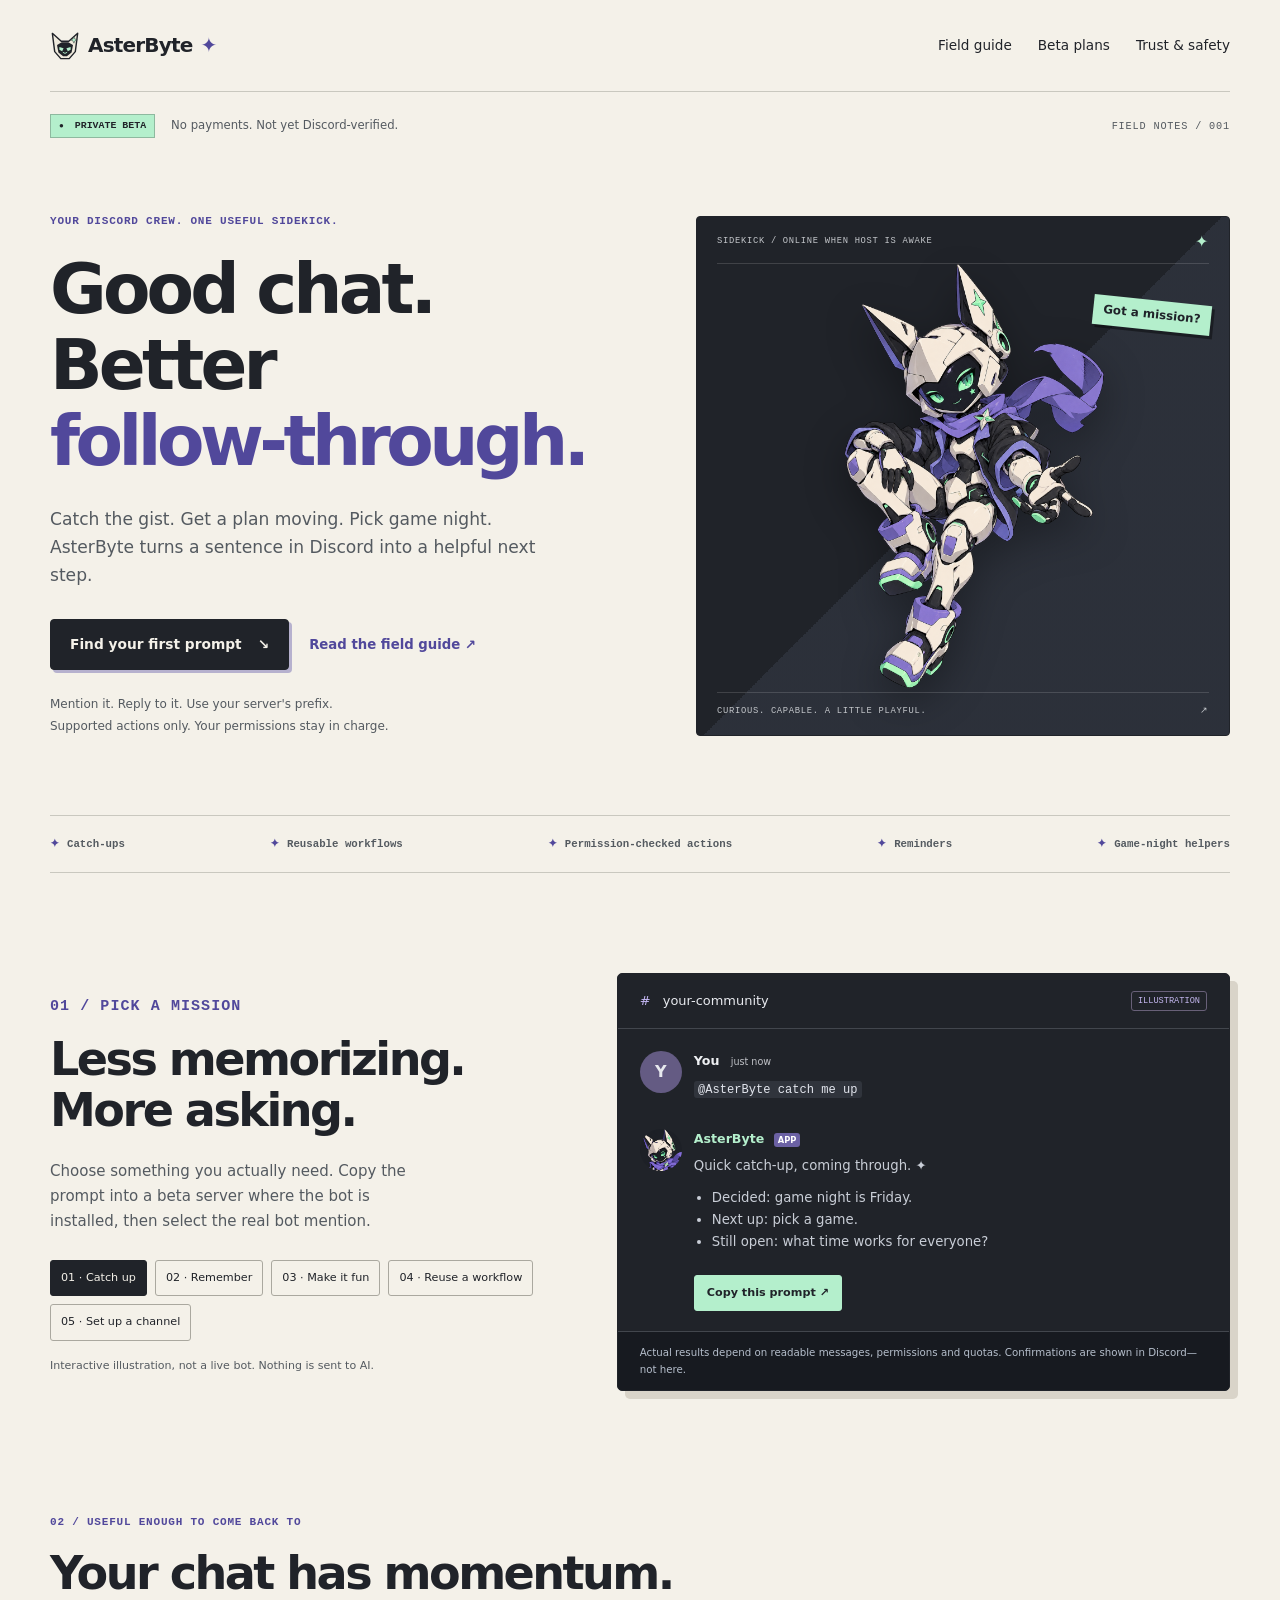
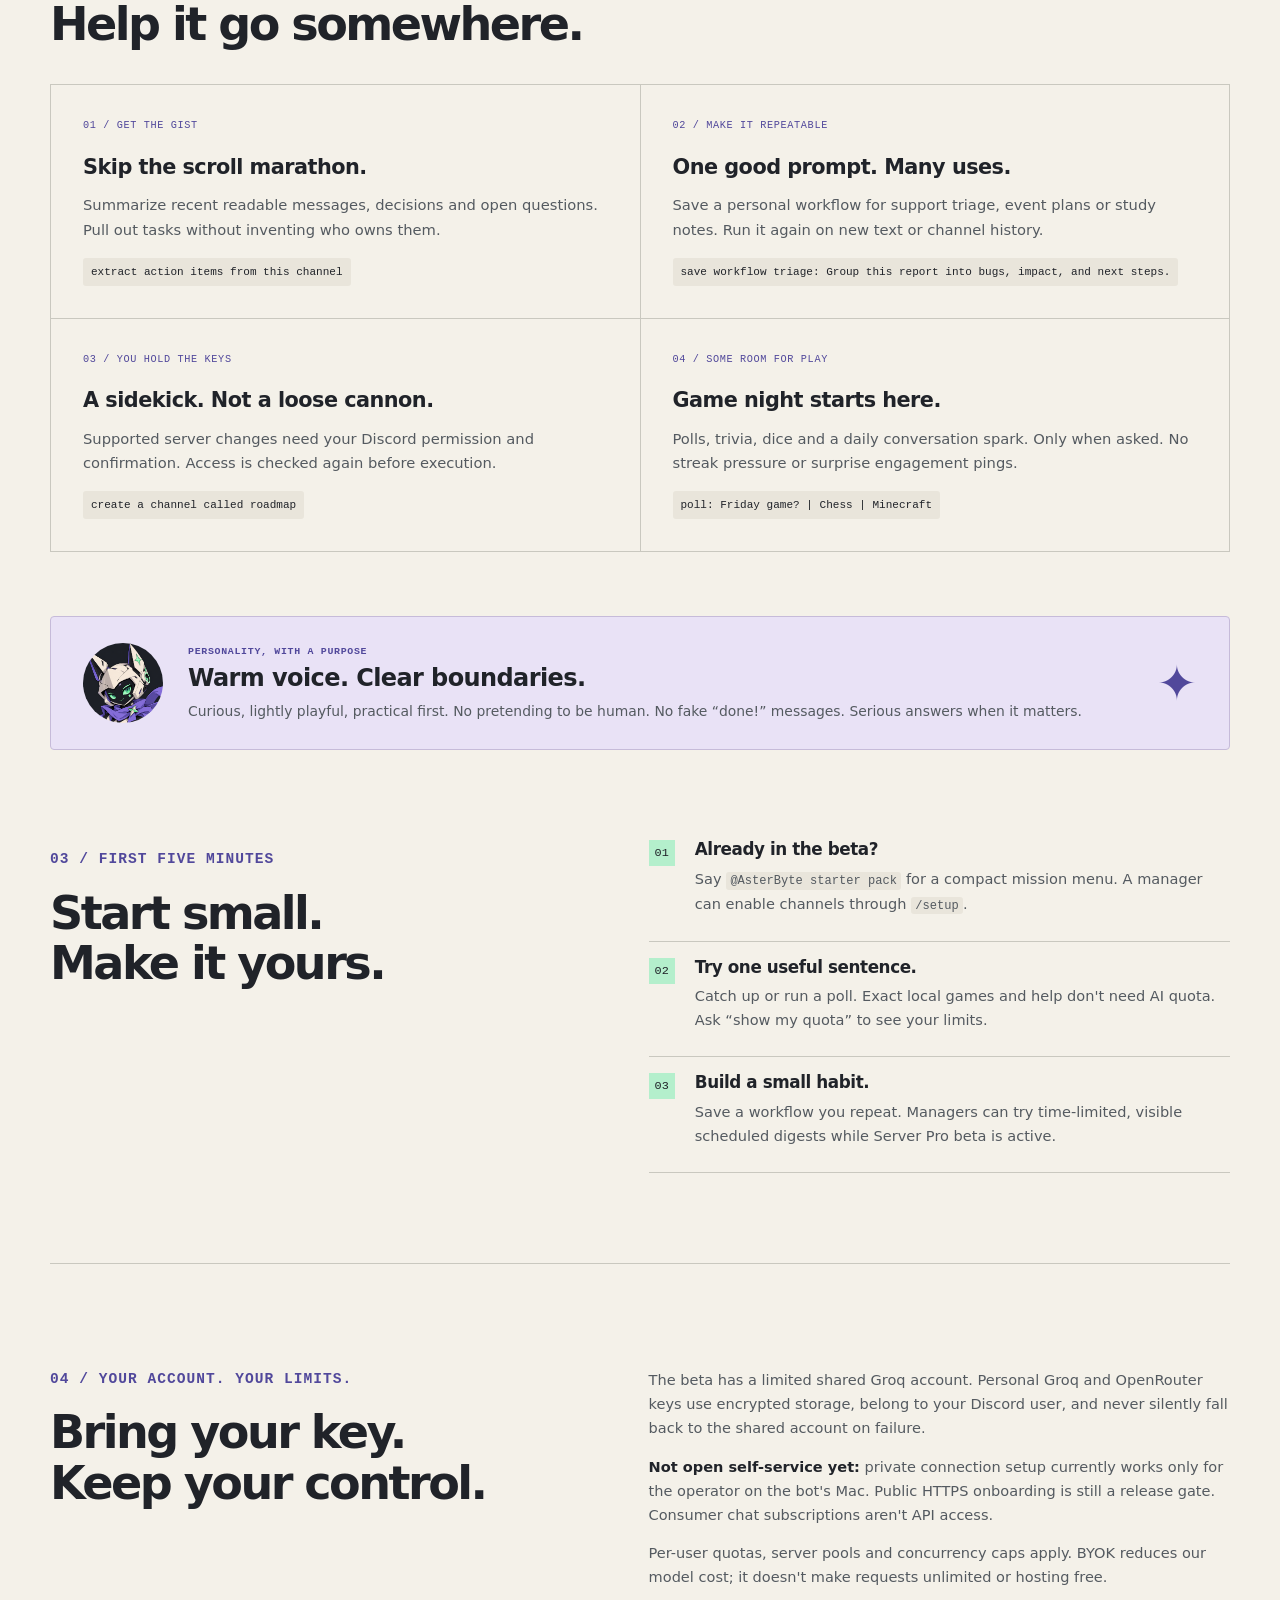
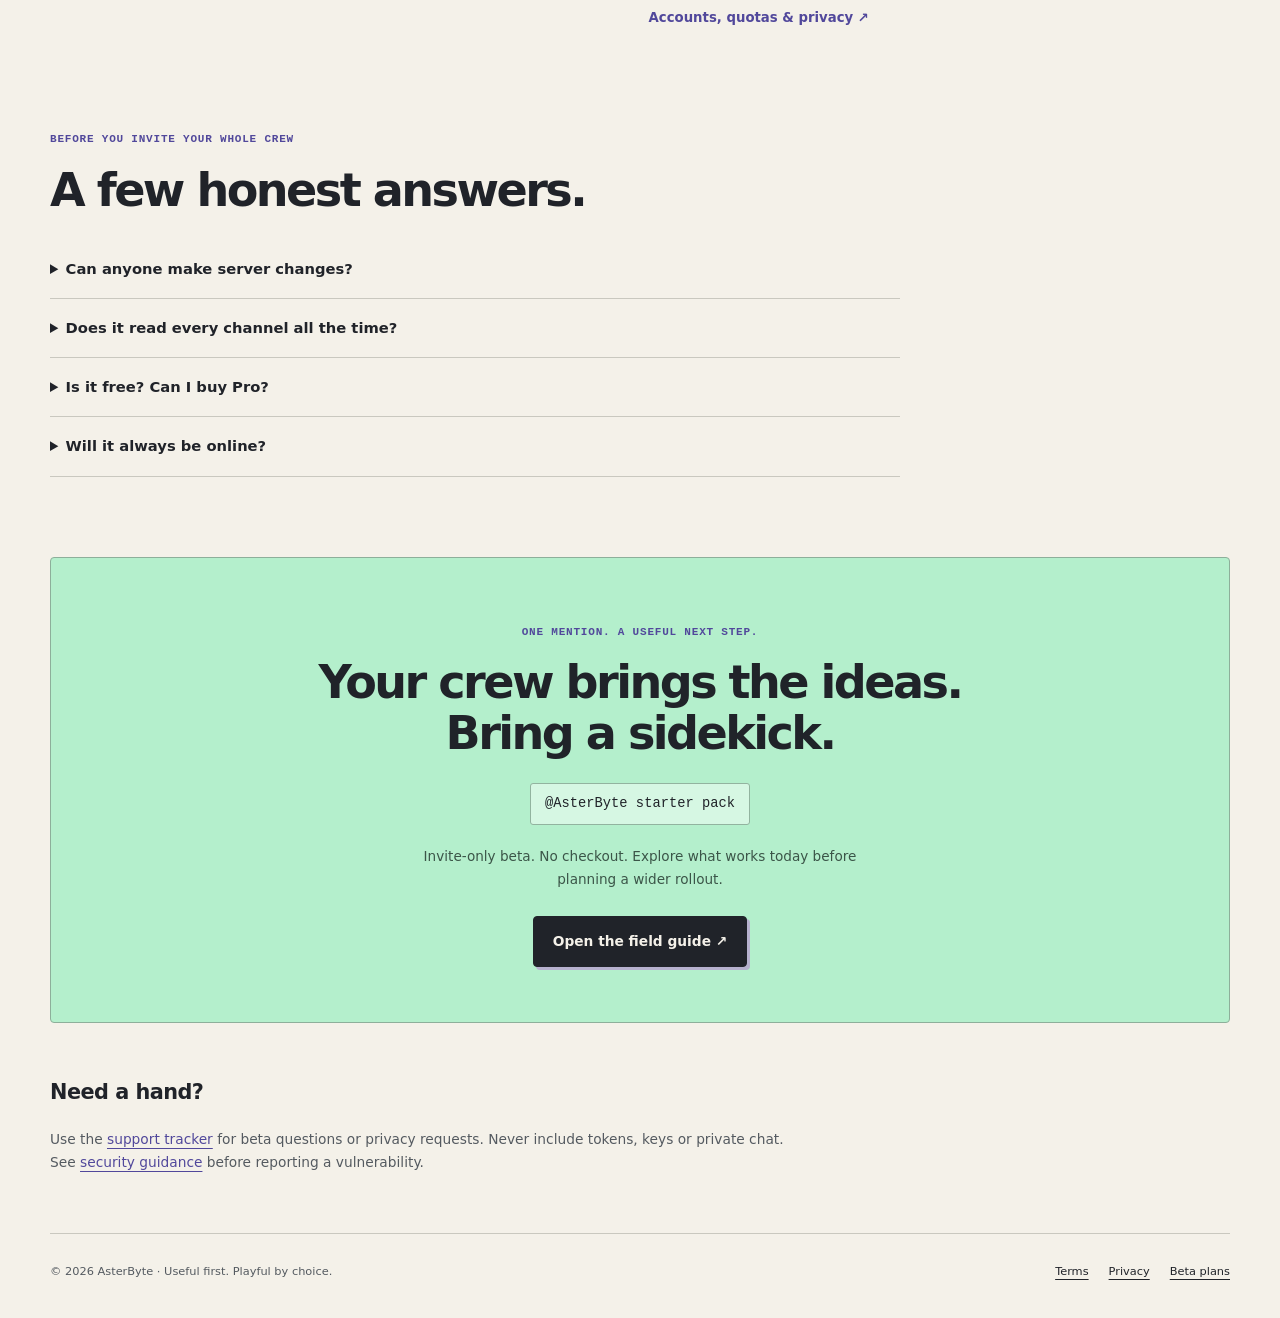
==== commit ed13013f: "Redesign sidekick identity and prompt-first beta experience" ====
--- a/index.html
+++ b/index.html
@@ -1,61 +1,43 @@
 <!doctype html>
 <html lang="en">
 <head>
-  <meta charset="utf-8">
-  <meta name="viewport" content="width=device-width, initial-scale=1">
-  <meta name="description" content="Meet AsterByte, your Discord community's useful little robot. Catch up, make plans, and add a little fun—with permissions kept in your hands.">
-  <meta name="theme-color" content="#090d18">
-  <meta property="og:title" content="AsterByte — Your server's little sidekick">
-  <meta property="og:description" content="Less scrolling. More doing. A helpful Discord robot with a little personality and clear boundaries.">
-  <meta property="og:image" content="https://adityasarade.github.io/asterbyte-support/assets/asterbyte-mascot-v1.png">
+  <meta charset="utf-8"><meta name="viewport" content="width=device-width, initial-scale=1">
+  <meta name="description" content="AsterByte is your Discord mission-control sidekick. Catch up, make plans, run useful workflows and play—with permissions in your hands.">
+  <meta name="theme-color" content="#f4f1e9">
+  <meta property="og:title" content="AsterByte — Good chat. Better follow-through.">
+  <meta property="og:description" content="An anime robot sidekick for your Discord crew. Useful first. A little playful by choice.">
+  <meta property="og:image" content="https://adityasarade.github.io/asterbyte-support/assets/asterbyte-avatar-v2.png">
   <meta property="og:type" content="website">
-  <title>AsterByte — Your server's little sidekick</title>
+  <title>AsterByte — Good chat. Better follow-through.</title>
   <link rel="icon" href="assets/asterbyte-mark.svg" type="image/svg+xml">
-  <link rel="stylesheet" href="styles.css?v=20261003-5">
-  <script src="demo.js" defer></script>
+  <link rel="stylesheet" href="styles.css?v=20261004-1"><script src="demo.js" defer></script>
 </head>
 <body class="home">
   <a class="skip-link" href="#content">Skip to content</a>
   <main>
-    <nav aria-label="Main navigation"><a class="brand" href="index.html"><img src="assets/asterbyte-mark.svg" width="30" height="30" alt="">AsterByte<span class="brand-dot" aria-hidden="true">✦</span></a><span><a href="guide.html">Guide</a><a href="plans.html">Plans</a><a href="privacy.html">Privacy</a><a href="security.html">Security</a></span></nav>
-    <div class="beta-strip"><span class="beta-label">IN THE WORKSHOP</span> Invite-only beta. No payments. Not yet Discord-verified.</div>
+    <nav aria-label="Main navigation"><a class="brand" href="index.html"><img src="assets/asterbyte-mark.svg" width="30" height="30" alt="">AsterByte<span class="brand-dot" aria-hidden="true">✦</span></a><span><a href="guide.html">Field guide</a><a href="plans.html">Beta plans</a><a href="security.html">Trust &amp; safety</a></span></nav>
+    <div class="beta-strip"><span class="beta-label"><span aria-hidden="true">●</span> PRIVATE BETA</span><span>No payments. Not yet Discord-verified.</span><span class="edition">FIELD NOTES / 001</span></div>
     <section class="hero hero-layout" id="content">
-      <div class="hero-copy">
-        <p class="eyebrow">Big server energy. Little robot.</p>
-        <h1>Your server's<br>little <em>sidekick.</em></h1>
-        <p>Less scrolling. More doing. AsterByte catches you up, helps your crew make plans, and brings a little fun—right where you already hang out.</p>
-        <div class="actions"><a class="button" href="guide.html">Meet your sidekick <span aria-hidden="true">↗</span></a><a class="secondary-link" href="#try-it">See it in action <span aria-hidden="true">↓</span></a></div>
-        <p class="hero-footnote">Ask like a human. Server changes still need permission.</p>
-      </div>
-      <figure class="mascot-stage">
-        <div class="orbit orbit-one" aria-hidden="true"></div><div class="orbit orbit-two" aria-hidden="true"></div>
-        <span class="stage-star star-one" aria-hidden="true">✦</span><span class="stage-star star-two" aria-hidden="true">✧</span>
-        <span class="mascot-greeting">hey, crew. <span aria-hidden="true">✌</span></span>
-        <img class="mascot" src="assets/asterbyte-mascot-v1.png" width="1254" height="1254" alt="AsterByte, an anime-style ivory and lavender chibi robot with glowing eyes, a star antenna and scarf, making a friendly peace sign." fetchpriority="high">
-        <figcaption><span aria-hidden="true">✦</span> AsterByte <span class="mascot-caption-note">helpful by design. a little goofy by choice.</span></figcaption>
-      </figure>
+      <div class="hero-copy"><p class="eyebrow">Your Discord crew. One useful sidekick.</p><h1>Good chat.<br>Better<br><em>follow-through.</em></h1><p>Catch the gist. Get a plan moving. Pick game night. AsterByte turns a sentence in Discord into a helpful next step.</p><div class="actions"><a class="button" href="#try-it">Find your first prompt <span aria-hidden="true">↘</span></a><a class="secondary-link" href="guide.html">Read the field guide ↗</a></div><p class="hero-footnote">Mention it. Reply to it. Use your server's prefix.<br>Supported actions only. Your permissions stay in charge.</p></div>
+      <figure class="mascot-stage"><div class="stage-label"><span>SIDEKICK / ONLINE WHEN HOST IS AWAKE</span><span aria-hidden="true">✦</span></div><span class="mascot-greeting">Got a mission?</span><img class="mascot" src="assets/asterbyte-mascot-v2.png" width="1024" height="1536" alt="An anime cyber-courier robot with ivory star-eared armor, mint eyes and a violet scarf, extending a helpful hand." fetchpriority="high"><figcaption><span>CURIOUS. CAPABLE. A LITTLE PLAYFUL.</span><span aria-hidden="true">↗</span></figcaption></figure>
     </section>
-    <div class="capability-ribbon" aria-label="Capabilities"><span>Catch-ups</span><span>Reminders</span><span>Team workflows</span><span>Safe actions</span><span>Tiny doses of fun</span></div>
+    <div class="capability-ribbon" aria-label="Capabilities"><span>Catch-ups</span><span>Reusable workflows</span><span>Permission-checked actions</span><span>Reminders</span><span>Game-night helpers</span></div>
     <section class="demo-section" id="try-it">
-      <div class="section-intro"><p class="eyebrow">No command dictionary required</p><h2>You say it.<br>Byte gets to work.</h2><p>Mention AsterByte, reply to it, or use your server's prefix. Start with a sentence, not a settings screen.</p><div class="demo-controls" aria-label="Choose an illustrative example"><button type="button" data-demo="catchup" aria-pressed="true">Catch me up</button><button type="button" data-demo="reminder" aria-pressed="false">Set a reminder</button><button type="button" data-demo="poll" aria-pressed="false">Pick game night</button></div><p class="demo-note">An interactive illustration, not a live bot. No prompt is sent to AI.</p></div>
-      <div class="chat-demo" aria-label="Illustrative Discord conversation">
-        <div class="chat-top"><span><span aria-hidden="true">#</span> your-community</span><span class="example-tag">EXAMPLE</span></div>
-        <div class="chat-message"><span class="user-avatar" aria-hidden="true">Y</span><div><span class="chat-name">You <small>just now</small></span><p id="demo-prompt"><code>@AsterByte catch me up</code></p></div></div>
-        <div class="chat-message"><img class="chat-avatar" src="assets/asterbyte-avatar-v1.png" width="42" height="42" alt=""><div><span class="chat-name bot-name">AsterByte <span class="bot-label">APP</span></span><div id="demo-response" aria-live="polite"><p>Quick catch-up, coming through. ✦</p><ul><li><strong>Decided:</strong> game night is Friday.</li><li><strong>Next up:</strong> pick a game.</li><li><strong>Still open:</strong> what time works for everyone?</li></ul></div></div></div>
-        <div class="chat-bottom">Illustrative responses. Actual results depend on readable messages, permissions and quotas.</div>
-      </div>
+      <div class="section-intro"><p class="eyebrow">01 / Pick a mission</p><h2>Less memorizing.<br>More asking.</h2><p>Choose something you actually need. Copy the prompt into a beta server where the bot is installed, then select the real bot mention.</p><div class="demo-controls" aria-label="Choose an illustrative example"><button type="button" data-demo="catchup" aria-pressed="true">01 · Catch up</button><button type="button" data-demo="reminder" aria-pressed="false">02 · Remember</button><button type="button" data-demo="poll" aria-pressed="false">03 · Make it fun</button><button type="button" data-demo="workflow" aria-pressed="false">04 · Reuse a workflow</button><button type="button" data-demo="action" aria-pressed="false">05 · Set up a channel</button></div><p class="demo-note">Interactive illustration, not a live bot. Nothing is sent to AI.</p></div>
+      <div class="chat-demo" aria-label="Illustrative Discord conversation"><div class="chat-top"><span><span aria-hidden="true">#</span> your-community</span><span class="example-tag">ILLUSTRATION</span></div><div class="chat-message"><span class="user-avatar" aria-hidden="true">Y</span><div><span class="chat-name">You <small>just now</small></span><p id="demo-prompt"><code>@AsterByte catch me up</code></p></div></div><div class="chat-message"><img class="chat-avatar" src="assets/asterbyte-avatar-v2.png" width="42" height="42" alt=""><div><span class="chat-name bot-name">AsterByte <span class="bot-label">APP</span></span><div id="demo-response" aria-live="polite"><p>Quick catch-up, coming through. ✦</p><ul><li>Decided: game night is Friday.</li><li>Next up: pick a game.</li><li>Still open: what time works for everyone?</li></ul></div></div></div><div class="copy-row"><button class="copy-button" id="copy-prompt" type="button">Copy this prompt ↗</button><span id="copy-status" role="status" aria-live="polite"></span></div><div class="chat-bottom">Actual results depend on readable messages, permissions and quotas. Confirmations are shown in Discord—not here.</div></div>
     </section>
-    <section class="feature-section"><div class="section-heading"><p class="eyebrow">Useful enough to become a habit</p><h2>Less channel chaos.<br>More “oh, that helped.”</h2></div><div class="grid">
-      <article><span class="feature-icon" aria-hidden="true">↳</span><p class="feature-number">01 / GET THE GIST</p><h3>Skip the scroll marathon.</h3><p>Catch up on recent messages. Pull out decisions and action items. Find the next step without rereading the entire chat.</p><code>“extract action items from this channel”</code></article>
-      <article><span class="feature-icon" aria-hidden="true">⌁</span><p class="feature-number">02 / KEEP THINGS MOVING</p><h3>A little help for future-you.</h3><p>Set reminders and reuse a workflow. Managers can enable visible, time-limited scheduled digests with Server Pro beta.</p><code>“run decision-log on this channel”</code></article>
-      <article><span class="feature-icon" aria-hidden="true">◇</span><p class="feature-number">03 / YOU HOLD THE KEYS</p><h3>A sidekick. Not a loose cannon.</h3><p>Supported server changes need your Discord permissions and confirmation. Access is checked again before the action runs.</p><code>“create a channel called roadmap”</code></article>
-      <article><span class="feature-icon" aria-hidden="true">✦</span><p class="feature-number">04 / MAKE ROOM FOR FUN</p><h3>Game night starts here.</h3><p>Polls, bite-sized trivia, dice and a daily conversation spark. Only when asked. No streak pressure or surprise pings.</p><code>“poll: Friday game? | Chess | Minecraft”</code></article>
+    <section class="feature-section"><div class="section-heading"><p class="eyebrow">02 / Useful enough to come back to</p><h2>Your chat has momentum.<br>Help it go somewhere.</h2></div><div class="grid">
+      <article><p class="feature-number">01 / GET THE GIST</p><h3>Skip the scroll marathon.</h3><p>Summarize recent readable messages, decisions and open questions. Pull out tasks without inventing who owns them.</p><code>extract action items from this channel</code></article>
+      <article><p class="feature-number">02 / MAKE IT REPEATABLE</p><h3>One good prompt. Many uses.</h3><p>Save a personal workflow for support triage, event plans or study notes. Run it again on new text or channel history.</p><code>save workflow triage: Group this report into bugs, impact, and next steps.</code></article>
+      <article><p class="feature-number">03 / YOU HOLD THE KEYS</p><h3>A sidekick. Not a loose cannon.</h3><p>Supported server changes need your Discord permission and confirmation. Access is checked again before execution.</p><code>create a channel called roadmap</code></article>
+      <article><p class="feature-number">04 / SOME ROOM FOR PLAY</p><h3>Game night starts here.</h3><p>Polls, trivia, dice and a daily conversation spark. Only when asked. No streak pressure or surprise engagement pings.</p><code>poll: Friday game? | Chess | Minecraft</code></article>
     </div></section>
-    <section class="character-note"><img src="assets/asterbyte-mark.svg" width="64" height="64" alt=""><div><p class="eyebrow">The AsterByte personality</p><h2>Warm voice. Clear boundaries.</h2><p>A bit curious, a bit playful, and practical first. No fake “done!” messages, no pretending to be human, and no jokes when you need a serious answer.</p></div></section>
-    <section class="provider-section"><div><p class="eyebrow">Your provider. Clear limits.</p><h2>Bring your brain.<br>We'll bring the interface.</h2></div><div><p>The beta has a limited shared Groq account. Personal Groq and OpenRouter keys are supported with encrypted storage and no silent account fallback. Self-service connection currently works only for the operator on the bot's Mac; public HTTPS onboarding isn't deployed yet.</p><p>Official APIs only—not consumer chat logins, cookies or subscription workarounds. Provider limits and bot quotas apply. Exact local games use no AI; interpreting loose wording may consume a request.</p><a class="secondary-link" href="guide.html#accounts">Understand accounts &amp; privacy <span aria-hidden="true">↗</span></a></div></section>
-    <section class="closing"><p class="eyebrow">Say hello in your server</p><h2>One mention.<br>A little less chaos.</h2><code>@AsterByte starter pack</code><p>Already in the beta? Start there. New here? Explore the guide—we're still in the workshop.</p><a class="button" href="guide.html">Get the quick tour <span aria-hidden="true">↗</span></a></section>
-    <section class="support"><h2>Need a hand?</h2><p>Use the <a href="https://github.com/adityasarade/asterbyte-support/issues">support tracker</a> for beta questions or privacy requests. Never include tokens, API keys or private conversation content. Read our <a href="security.html">security guidance</a> before reporting a vulnerability.</p><p class="availability">Current host: the operator's Mac. It must stay awake and online. No uptime guarantee or paid subscriptions.</p></section>
-    <footer><span>© 2026 AsterByte · Your community's useful little robot.</span><span><a href="terms.html">Terms</a><a href="privacy.html">Privacy</a><a href="plans.html">Beta plans</a></span></footer>
+    <section class="character-note"><img src="assets/asterbyte-avatar-v2.png" width="80" height="80" alt=""><div><p class="eyebrow">Personality, with a purpose</p><h2>Warm voice. Clear boundaries.</h2><p>Curious, lightly playful, practical first. No pretending to be human. No fake “done!” messages. Serious answers when it matters.</p></div><span class="character-star" aria-hidden="true">✦</span></section>
+    <section class="onboarding"><div><p class="eyebrow">03 / First five minutes</p><h2>Start small.<br>Make it yours.</h2></div><ol><li><span>01</span><div><h3>Already in the beta?</h3><p>Say <code>@AsterByte starter pack</code> for a compact mission menu. A manager can enable channels through <code>/setup</code>.</p></div></li><li><span>02</span><div><h3>Try one useful sentence.</h3><p>Catch up or run a poll. Exact local games and help don't need AI quota. Ask “show my quota” to see your limits.</p></div></li><li><span>03</span><div><h3>Build a small habit.</h3><p>Save a workflow you repeat. Managers can try time-limited, visible scheduled digests while Server Pro beta is active.</p></div></li></ol></section>
+    <section class="provider-section"><div><p class="eyebrow">04 / Your account. Your limits.</p><h2>Bring your key.<br>Keep your control.</h2></div><div><p>The beta has a limited shared Groq account. Personal Groq and OpenRouter keys use encrypted storage, belong to your Discord user, and never silently fall back to the shared account on failure.</p><p><strong>Not open self-service yet:</strong> private connection setup currently works only for the operator on the bot's Mac. Public HTTPS onboarding is still a release gate. Consumer chat subscriptions aren't API access.</p><p>Per-user quotas, server pools and concurrency caps apply. BYOK reduces our model cost; it doesn't make requests unlimited or hosting free.</p><a class="secondary-link" href="guide.html#accounts">Accounts, quotas &amp; privacy ↗</a></div></section>
+    <section class="faq"><p class="eyebrow">Before you invite your whole crew</p><h2>A few honest answers.</h2><details><summary>Can anyone make server changes?</summary><p>No. You need the matching Discord permission, the bot needs its own permission, and role hierarchy still applies. Only supported actions run after requester confirmation.</p></details><details><summary>Does it read every channel all the time?</summary><p>No. Invocations use bounded accessible context. Manager-enabled digests post a visible notice, run periodically and expire after 30 days. They are not continuous autonomous monitoring.</p></details><details><summary>Is it free? Can I buy Pro?</summary><p>The invite-only beta has no payments. Free access is capped. Server Pro is currently a beta entitlement, not a purchasable subscription. Pricing and paid launch depend on reliable hosting, onboarding and eligibility.</p></details><details><summary>Will it always be online?</summary><p>Not yet. The current host is the operator's Mac, which must stay awake and online. Reminders can be delayed while offline. There is no uptime guarantee.</p></details></section>
+    <section class="closing"><p class="eyebrow">One mention. A useful next step.</p><h2>Your crew brings the ideas.<br>Bring a sidekick.</h2><code>@AsterByte starter pack</code><p>Invite-only beta. No checkout. Explore what works today before planning a wider rollout.</p><a class="button" href="guide.html">Open the field guide ↗</a></section>
+    <section class="support"><h2>Need a hand?</h2><p>Use the <a href="https://github.com/adityasarade/asterbyte-support/issues">support tracker</a> for beta questions or privacy requests. Never include tokens, keys or private chat. See <a href="security.html">security guidance</a> before reporting a vulnerability.</p></section>
+    <footer><span>© 2026 AsterByte · Useful first. Playful by choice.</span><span><a href="terms.html">Terms</a><a href="privacy.html">Privacy</a><a href="plans.html">Beta plans</a></span></footer>
   </main>
-</body>
-</html>
+</body></html>
--- a/styles.css
+++ b/styles.css
@@ -1,90 +1,14 @@
-:root { color-scheme: dark; --bg:#080b12; --panel:#111726; --text:#eef2ff; --muted:#a9b3ca; --accent:#7c9cff; --line:#28334b; }
-* { box-sizing:border-box; }
-body { margin:0; background:radial-gradient(circle at 85% 0,#182344 0,transparent 34%),var(--bg); color:var(--text); font:16px/1.65 Inter,ui-sans-serif,system-ui,-apple-system,sans-serif; }
-main { width:min(1040px,calc(100% - 40px)); margin:auto; }
-nav { display:flex; justify-content:space-between; align-items:center; padding:26px 0; border-bottom:1px solid var(--line); }
-nav span { display:flex; gap:20px; }
-nav>a.brand { display:inline-flex; align-items:center; gap:6px; white-space:nowrap; }
-a { color:#a9bdff; text-underline-offset:3px; } .brand { color:var(--text); text-decoration:none; font-weight:800; letter-spacing:.02em; }
-.hero { padding:88px 0 58px; max-width:850px; } h1 { font-size:clamp(2.4rem,6vw,5.3rem); line-height:1.02; letter-spacing:-.055em; margin:.15em 0 .35em; }
-h2 { margin-top:1.7em; line-height:1.2; } p,li { color:var(--muted); } .hero>p:not(.eyebrow) { font-size:1.2rem; max-width:720px; }
-.eyebrow { color:var(--accent); text-transform:uppercase; letter-spacing:.16em; font-weight:800; font-size:.78rem; }
-.notice { display:inline-block; margin-top:18px; padding:12px 16px; border:1px solid var(--line); background:#0d1321; border-radius:10px; color:#c8d3ee; }
-.grid { display:grid; grid-template-columns:repeat(2,1fr); gap:16px; } .grid article { background:linear-gradient(145deg,#121a2c,#0d121e); padding:24px; border:1px solid var(--line); border-radius:16px; }
-.grid h2 { margin-top:0; } .legal { max-width:800px; padding:56px 0; } .legal h1 { font-size:clamp(2.5rem,6vw,4.4rem); } code { background:#151d2e; padding:.15em .35em; border-radius:4px; }
-footer { margin-top:70px; padding:28px 0 44px; border-top:1px solid var(--line); color:#7f8ba5; font-size:.9rem; }
-.brand-dot { color:#a2b5ff; margin-left:7px; } .actions{display:flex;align-items:center;gap:24px;margin:28px 0 12px;flex-wrap:wrap}.button{display:inline-block;padding:12px 20px;border-radius:10px;background:#839fff;color:#080b12;text-decoration:none;font-weight:750}.button:hover{background:#b1c2ff}.chat-demo{margin:0 0 36px;border:1px solid var(--line);border-radius:20px;background:#101726;padding:26px}.chat-demo p{margin:14px 0}.chat-name{display:block;color:#eef2ff;font-weight:750;font-size:.85rem;margin-bottom:4px}.bot-name{color:#afbeff}small{color:var(--muted)}.guide-examples{padding-left:22px}.guide-examples li{margin:12px 0}.legal h2{scroll-margin-top:20px}.legal a{overflow-wrap:anywhere}code{overflow-wrap:anywhere}a:focus-visible,button:focus-visible{outline:3px solid #b6c8ff;outline-offset:5px}.plan-tag{color:#a9bdff;font-size:.85rem;font-weight:700}
-@media (max-width:680px) { .grid { grid-template-columns:1fr; } nav { align-items:flex-start; gap:15px; } nav span { gap:10px; flex-wrap:wrap; justify-content:flex-end; } .hero { padding-top:55px; } }
-
-/* AsterByte character system: midnight ink, lavender panels, cyan sparks. */
-:root { --bg:#090d18; --panel:#121a2c; --accent:#c2baff; --muted:#acb6cb; --line:#283149; }
-html { scroll-behavior:smooth; }
-body { background:radial-gradient(ellipse at 80% 8%,#20203d 0,transparent 30%),var(--bg); }
-main { width:min(1160px,calc(100% - 56px)); }
-nav { min-height:88px; }
-nav .brand { gap:9px; font-size:1.15rem; letter-spacing:-.04em; }
-nav .brand img { margin-right:3px; }
-nav .brand-dot { margin-left:0; }
-nav span a { color:#c3ccdd; text-decoration:none; font-size:.9rem; }
-nav span a:hover { color:#fff; text-decoration:underline; }
-.home .hero { max-width:none; padding:60px 0 40px; }
-.hero-layout { display:grid; grid-template-columns:1.1fr 1fr; align-items:center; gap:22px; }
-.hero-copy h1 { font-size:clamp(2.7rem,5.6vw,4.65rem); line-height:1.08; letter-spacing:-.055em; margin:20px 0 25px; }
-.hero-copy h1 em { font-style:normal; color:#c4b8ff; }
-.hero-copy>p:not(.eyebrow) { max-width:520px; font-size:1.08rem; }
-.hero-copy>p.hero-footnote { font-size:.79rem; color:#a0adc4; margin-top:22px; }
-.button { border-radius:12px; background:#c6beff; padding:13px 20px; color:#161429; font-size:.93rem; transition:background .15s,transform .15s; }
-.button:hover { background:#ddd7ff; transform:translateY(-2px); }
-.button span { margin-left:12px; }
-.secondary-link { color:#e0d9ff; font-size:.92rem; font-weight:600; text-decoration:none; }
-.secondary-link:hover { text-decoration:underline; }
-.beta-strip { display:flex; align-items:center; flex-wrap:wrap; gap:12px; padding-top:22px; color:#a9b4c9; font-size:.76rem; }
-.beta-label { color:#d2c9ff; border:1px solid #403858; border-radius:5px; padding:3px 7px; font-size:.64rem; letter-spacing:.09em; font-weight:750; }
-.mascot-stage { position:relative; margin:0; min-width:0; aspect-ratio:1; display:grid; place-items:center; isolation:isolate; }
-.mascot-stage::before { content:""; position:absolute; width:76%; aspect-ratio:1; border-radius:50%; background:radial-gradient(circle,#49406b70 0,#23244130 62%,transparent 72%); z-index:-1; }
-.mascot { display:block; position:relative; width:97%; height:auto; object-fit:contain; filter:drop-shadow(0 24px 18px #0005); animation:byte-hover 6s ease-in-out infinite; }
-.orbit { position:absolute; border:1px solid #8f81c82d; border-radius:50%; width:80%; height:80%; z-index:-1; }
-.orbit-two { width:97%; height:97%; border-style:dashed; opacity:.4; }
-.mascot-greeting { position:absolute; top:8%; right:2%; z-index:2; padding:8px 16px; border-radius:12px 12px 12px 0; border:1px solid #554477; background:#201d34; color:#e6ddff; font-size:.9rem; transform:rotate(7deg); }
-.stage-star { position:absolute; color:#9debe2; z-index:1; font-size:28px; }
-.star-one { left:4%; top:24%; transform:rotate(-10deg); }.star-two { right:3%; bottom:23%; color:#d8c8ff; font-size:42px; }
-.mascot-stage figcaption { position:absolute; bottom:-6px; text-align:center; color:#e1d8ff; font-size:.88rem; font-weight:700; letter-spacing:.03em; }
-.mascot-caption-note { display:block; color:#96a2ba; font-size:.68rem; font-weight:400; letter-spacing:0; margin-top:2px; }
-.capability-ribbon { display:flex; justify-content:space-between; flex-wrap:wrap; gap:14px 22px; padding:22px 8px; margin:26px 0 0; border-block:1px solid var(--line); color:#a8b3ca; font-size:.78rem; }
-.capability-ribbon span::before { content:"✦"; color:#b6a9e8; margin-right:10px; font-size:.6rem; }
-.demo-section { display:grid; grid-template-columns:.85fr 1.15fr; gap:58px; padding:88px 0; align-items:center; scroll-margin-top:20px; }
-.section-intro h2,.section-heading h2,.provider-section h2,.closing h2 { font-size:clamp(2rem,3.5vw,3rem); letter-spacing:-.045em; line-height:1.12; margin:14px 0 20px; }
-.section-intro>p { font-size:.96rem; }
-.demo-controls { display:flex; flex-wrap:wrap; gap:8px; margin:26px 0 16px; }
-.demo-controls button { border:1px solid #3b435d; background:#111728; color:#bcc7dd; border-radius:8px; padding:9px 12px; font:inherit; font-weight:600; font-size:.76rem; line-height:1.4; cursor:pointer; }
-.demo-controls button[aria-pressed="true"] { color:#e5ddff; background:#2a2444; border-color:#8970b9; }
-.demo-controls button:hover { border-color:#b7a0df; }
-.section-intro>p.demo-note { font-size:.72rem; color:#91a0bb; }
-.home .chat-demo { margin:0; border-radius:18px; padding:0; overflow:hidden; background:#141b2c; box-shadow:0 18px 50px #0003; }
-.chat-top { display:flex; align-items:center; justify-content:space-between; padding:16px 22px; border-bottom:1px solid #30394d; color:#e1e5ef; font-size:.84rem; font-weight:650; }
-.chat-top>span>span { color:#93a0b9; margin-right:8px; font-size:1.2rem; }
-.example-tag { font-size:.58rem; letter-spacing:.12em; padding:3px 7px; color:#b3a8d9; border:1px solid #48415c; border-radius:4px; }
-.chat-message { display:flex; gap:12px; padding:20px 22px 0; min-width:0; }
-.chat-message>div { min-width:0; flex:1; }.chat-message p { margin:4px 0; font-size:.85rem; }.chat-message ul { padding-left:19px; margin:9px 0 16px; font-size:.84rem; }
-.user-avatar,.chat-avatar { width:42px; height:42px; flex-shrink:0; border-radius:14px; background:#393451; }
-.user-avatar { display:grid; place-items:center; color:#eddbff; font-size:1rem; font-weight:700; }.chat-avatar { object-fit:contain; background:#302c46; padding:2px; }
-.chat-name { font-size:.8rem; margin-bottom:5px; }.chat-name small { margin-left:7px; color:#8d9ab4; font-size:.62rem; font-weight:400; }
-.bot-name { color:#d4c5ff; }.bot-label { background:#6260a2; border-radius:3px; color:#fff; font-size:.55rem; padding:2px 4px; margin-left:5px; }
-.chat-bottom { margin-top:14px; padding:12px 22px; background:#101626; border-top:1px solid #29334a; color:#9aa9c3; font-size:.66rem; }
-.feature-section { padding:20px 0 64px; }.section-heading { margin-bottom:32px; }
-.home .grid { gap:18px; }.home .grid article { position:relative; padding:30px; border-radius:16px; background:#121929; }.home .grid article:hover { border-color:#4c4266; }
-.feature-icon { position:absolute; top:24px; right:28px; color:#a6d9d5; font-size:2rem; line-height:1; }.feature-number { font-size:.65rem; font-weight:750; letter-spacing:.09em; color:#b6a8db; margin:0 42px 20px 0; }
-.home h3 { font-size:1.25rem; letter-spacing:-.025em; line-height:1.3; margin:0 0 12px; }.home .grid p:not(.feature-number) { font-size:.91rem; }.home .grid code { font-size:.73rem; background:#1b2237; padding:6px 8px; display:inline-block; }
-.character-note { display:flex; align-items:center; gap:25px; padding:26px 34px; background:#1b182c; border:1px solid #3a3151; border-radius:16px; }.character-note img { flex-shrink:0; }.character-note h2 { font-size:1.5rem; letter-spacing:-.025em; margin:5px 0 8px; }.character-note p { margin:0; font-size:.89rem; }.character-note .eyebrow { margin-bottom:8px; font-size:.62rem; }
-.provider-section { display:grid; grid-template-columns:1fr 1.1fr; gap:70px; padding:90px 0; }.provider-section p { font-size:.91rem; }.provider-section h2 { margin-top:14px; }
-.closing { padding:56px 28px; border:1px solid #413553; border-radius:24px; text-align:center; background:radial-gradient(ellipse at 50% 100%,#292039,#141624 75%); }.closing h2 { font-size:clamp(2.2rem,4.4vw,3.65rem); }.closing code { font-size:.9rem; padding:10px 16px; display:inline-block; background:#27213e; border:1px solid #4a3f63; color:#dcd1ff; }.closing p:not(.eyebrow) { font-size:.85rem; max-width:480px; margin:20px auto 28px; }
-.support { max-width:740px; padding-top:42px; }.support h2 { font-size:1.1rem; }.support p { font-size:.84rem; }.support .availability { font-size:.76rem; color:#9ba8bf; }
-.home footer { display:flex; justify-content:space-between; gap:20px; flex-wrap:wrap; font-size:.76rem; margin-top:46px; }.home footer span:last-child { display:flex; gap:20px; }.home footer a { color:#aab7ce; }
-.skip-link { position:absolute; top:-100px; left:20px; padding:8px 15px; background:#c6beff; color:#111; z-index:10; }.skip-link:focus { top:10px; }
-.guide-character { display:flex; align-items:center; gap:22px; border:1px solid #403554; border-radius:16px; background:#19172a; padding:12px 22px; margin-bottom:38px; }.guide-character img { object-fit:contain; flex-shrink:0; }.guide-character p { margin:8px 0; font-size:.88rem; }.guide-character .eyebrow { font-size:.67rem; }
-.guide-character>div { min-width:0; }
-@media(max-width:680px) { .guide-character { padding:14px; gap:14px; }.guide-character img { width:80px; height:100px; }.guide-character p { font-size:.79rem; }.guide-character .eyebrow { font-size:.6rem; letter-spacing:.08em; } }
-@keyframes byte-hover { 0%,100% { transform:translateY(0) rotate(-1deg); } 50% { transform:translateY(-9px) rotate(1deg); } }
-@media(max-width:900px) { .hero-layout { gap:0; }.demo-section { gap:28px; }.hero-copy h1 { font-size:3.15rem; }.hero-copy>p:not(.eyebrow) { font-size:.95rem; }.provider-section { gap:35px; }.mascot-greeting { top:1%; right:0; } }
-@media(max-width:680px) { main { width:calc(100% - 36px); } nav { min-height:80px; padding:20px 0; } nav .brand { font-size:1rem; } nav span { gap:8px 12px; } nav span a { font-size:.72rem; } nav .brand img { width:25px; height:25px; } nav .brand-dot { display:none; }.beta-strip { font-size:.67rem; gap:8px; }.home .hero { padding:38px 0 22px; }.hero-layout { grid-template-columns:1fr; }.hero-copy h1 { font-size:clamp(2.65rem,10.5vw,3.8rem); }.hero-copy>p:not(.eyebrow) { font-size:1rem; }.hero-copy .actions { gap:18px; }.hero-copy .hero-footnote { margin-bottom:10px; }.mascot-stage { width:min(390px,100%); margin:12px auto 16px; }.mascot-greeting { top:7%; }.capability-ribbon { justify-content:center; font-size:.67rem; gap:10px 16px; padding:17px 0; }.demo-section,.provider-section { grid-template-columns:1fr; gap:24px; padding:54px 0; }.demo-section h2 { font-size:2.25rem; }.section-intro>p { max-width:460px; }.demo-controls { margin-top:20px; }.feature-section { padding:10px 0 40px; }.home .grid article { padding:26px; }.character-note { padding:24px 20px; gap:16px; align-items:flex-start; }.character-note img { width:43px; height:43px; }.character-note h2 { font-size:1.25rem; }.character-note p { font-size:.82rem; }.closing { padding:40px 18px; }.home footer { font-size:.7rem; }.chat-message { padding-inline:16px; }.chat-top,.chat-bottom { padding-inline:16px; } }
-@media(prefers-reduced-motion:reduce) { html { scroll-behavior:auto; }.mascot { animation:none; }.button { transition:none; }.button:hover { transform:none; } }
+:root{color-scheme:light;--bg:#f4f1e9;--text:#202329;--muted:#545a60;--accent:#51489b;--line:#c9c8bf;--ink:#202329;--mint:#b4efcc;--violet:#c3b6f2}
+*{box-sizing:border-box}html{scroll-behavior:smooth}body{margin:0;background:var(--bg);color:var(--text);font:16px/1.65 ui-sans-serif,system-ui,-apple-system,BlinkMacSystemFont,"Segoe UI",sans-serif}main{width:min(1180px,calc(100% - 64px));margin:auto}a{color:var(--accent);text-underline-offset:4px}p,li{color:var(--muted)}h1,h2,h3{color:var(--text);line-height:1.1;letter-spacing:-.055em}h1{font-size:clamp(2.8rem,5.8vw,5rem);margin:20px 0 26px;font-weight:850}h2{font-size:clamp(2rem,3.6vw,3rem);margin:16px 0 24px}h3{font-size:1.3rem;margin:0 0 12px;letter-spacing:-.025em}button{font:inherit;cursor:pointer}a:focus-visible,button:focus-visible,summary:focus-visible{outline:3px solid #51489b;outline-offset:5px}code{font:.83em/1.65 ui-monospace,SFMono-Regular,Consolas,monospace;background:#e9e5db;padding:.15em .35em;overflow-wrap:anywhere;border-radius:3px}.eyebrow{font:750 .69rem/1.6 ui-monospace,SFMono-Regular,Consolas,monospace;letter-spacing:.07em;text-transform:uppercase;color:var(--accent)}
+nav{display:flex;align-items:center;justify-content:space-between;gap:24px;min-height:92px;border-bottom:1px solid var(--line)}nav .brand{display:inline-flex;align-items:center;gap:8px;font-size:1.25rem;font-weight:850;letter-spacing:-.04em;white-space:nowrap;text-decoration:none;color:var(--text)}nav span{display:flex;gap:26px;flex-wrap:wrap}nav span a{text-decoration:none;color:var(--text);font-size:.85rem}nav span a:hover{text-decoration:underline}.brand-dot{color:var(--accent)}.beta-strip{display:flex;align-items:center;gap:16px;flex-wrap:wrap;padding:22px 0;color:var(--muted);font-size:.73rem}.beta-label{background:var(--mint);border:1px solid #8eb99f;padding:4px 8px;color:var(--ink);font:750 .62rem/1.4 ui-monospace,monospace}.beta-label span{font-size:.5rem;margin-right:5px}.edition{margin-left:auto;font:.64rem ui-monospace,monospace;letter-spacing:.08em}
+.hero{padding:68px 0 60px;max-width:850px}.home .hero{padding:24px 0 48px;max-width:none}.hero-layout{display:grid;grid-template-columns:1.12fr 1fr;gap:48px;align-items:center}.hero-copy{padding:18px 0}.hero-copy h1 em{font-style:normal;color:var(--accent);letter-spacing:-.065em}.hero-copy>p:not(.eyebrow){max-width:505px;font-size:1.07rem}.hero-copy>p.hero-footnote{font-size:.75rem;line-height:1.8;margin-top:24px}.actions{display:flex;gap:20px;flex-wrap:wrap;align-items:center;margin:30px 0 12px}.button{display:inline-flex;align-items:center;justify-content:space-between;gap:16px;background:var(--ink);color:var(--bg);border:1px solid var(--ink);padding:13px 19px;text-decoration:none;font-weight:700;font-size:.86rem;border-radius:4px;box-shadow:3px 3px 0 #b6b1ce;transition:background .15s}.button:hover{background:#3c365c}.secondary-link{font-size:.83rem;font-weight:650;text-decoration:none}.secondary-link:hover{text-decoration:underline}
+.mascot-stage{position:relative;margin:0;min-width:0;height:520px;overflow:hidden;background:#202329;border-radius:4px;isolation:isolate;border:1px solid var(--ink)}.mascot-stage::before{content:"";position:absolute;inset:0;background:linear-gradient(135deg,transparent 50%,#313641 50%);opacity:.7;z-index:-1}.stage-label,.mascot-stage figcaption{position:absolute;left:20px;right:20px;display:flex;justify-content:space-between;gap:12px;font:500 .55rem/1.5 ui-monospace,monospace;letter-spacing:.08em;color:#c3c6ca;z-index:2}.stage-label{top:18px;border-bottom:1px solid #ffffff24;padding-bottom:12px}.stage-label>span:last-child{color:var(--mint);font-size:1rem;line-height:1}.mascot-stage figcaption{bottom:16px;border-top:1px solid #ffffff24;padding-top:12px}.mascot{display:block;width:100%;height:95%;object-fit:contain;position:absolute;bottom:13px;filter:drop-shadow(0 15px 20px #0005)}.mascot-greeting{position:absolute;right:18px;top:83px;z-index:2;padding:5px 10px;background:var(--mint);color:var(--ink);font-size:.74rem;font-weight:700;transform:rotate(6deg);box-shadow:3px 3px 0 #0006}.capability-ribbon{border-block:1px solid var(--line);display:flex;justify-content:space-between;gap:16px;flex-wrap:wrap;padding:20px 0;font:650 .67rem/1.5 ui-monospace,monospace;color:var(--muted)}.capability-ribbon span::before{content:"✦";margin-right:8px;color:var(--accent)}
+.demo-section{display:grid;grid-template-columns:.9fr 1.1fr;gap:65px;padding:100px 0;align-items:center;scroll-margin-top:20px}.section-intro>p{max-width:390px;font-size:.94rem}.demo-controls{display:flex;flex-wrap:wrap;gap:8px;margin:26px 0 16px}.demo-controls button{background:transparent;border:1px solid #aaa89f;border-radius:3px;padding:8px 10px;font-size:.7rem;color:var(--text)}.demo-controls button[aria-pressed=true]{background:var(--ink);color:var(--bg);border-color:var(--ink)}.demo-controls button:hover{border-color:var(--accent)}.section-intro>p.demo-note{font-size:.69rem}.chat-demo{background:var(--ink);border:1px solid var(--ink);border-radius:5px;box-shadow:8px 8px 0 #d9d4c9;overflow:hidden;color:#e7e9ee}.chat-top{display:flex;justify-content:space-between;align-items:center;padding:16px 22px;border-bottom:1px solid #42464d;font-size:.81rem}.chat-top>span>span{color:var(--violet);margin-right:8px}.example-tag{font:.54rem ui-monospace,monospace;color:#c2b5ed;border:1px solid #686078;border-radius:3px;padding:4px 6px}.chat-message{display:flex;gap:12px;padding:22px 22px 0;min-width:0}.chat-message>div{min-width:0;flex:1}.chat-message p,.chat-message li{font-size:.83rem;color:#c9ced7}.chat-message p{margin:6px 0}.chat-message ul{padding-left:18px;margin:10px 0 18px}.chat-name{display:block;font-size:.79rem;font-weight:750;color:#eef0f3}.chat-name small{font-size:.6rem;color:#c0c2c7;margin-left:7px;font-weight:400}.bot-name{color:var(--mint)}.bot-label{background:#6b61a4;color:#fff;padding:2px 4px;font-size:.52rem;border-radius:3px;margin-left:5px}.user-avatar,.chat-avatar{width:42px;height:42px;border-radius:50%;flex-shrink:0;background:#43404e}.user-avatar{display:grid;place-items:center;background:#645b83;font-weight:750}.chat-avatar{object-fit:cover}.chat-demo code{background:#30343c;color:#e2e5ed;font-size:.91em}.copy-row{display:flex;flex-wrap:wrap;align-items:center;gap:12px;margin:4px 22px 20px 76px}.copy-button{background:var(--mint);border:1px solid var(--mint);color:var(--ink);padding:8px 12px;border-radius:3px;font-size:.7rem;font-weight:750}.copy-button:hover{background:#d1f7df}#copy-status{color:#d6d9de;font-size:.64rem}.chat-bottom{background:#171a20;padding:12px 22px;font-size:.64rem;color:#b5becb;border-top:1px solid #42464d}.chat-demo button:focus-visible{outline-color:var(--mint)}
+.feature-section{padding:12px 0 64px}.section-heading{margin-bottom:35px}.grid{display:grid;grid-template-columns:repeat(2,1fr);gap:0;border-top:1px solid var(--line);border-left:1px solid var(--line)}.grid article{padding:32px;border-right:1px solid var(--line);border-bottom:1px solid var(--line)}.grid p{font-size:.92rem}.grid .feature-number{font:.64rem/1.6 ui-monospace,monospace;color:var(--accent);letter-spacing:.06em;margin:0 0 22px}.grid code{display:inline-block;font-size:.69rem;padding:5px 8px}.character-note{display:flex;align-items:center;gap:25px;padding:26px 32px;background:#e9e2f6;border:1px solid #c6bbd9;border-radius:4px}.character-note img{flex-shrink:0;border-radius:50%}.character-note h2{font-size:1.5rem;letter-spacing:-.025em;margin:6px 0 8px}.character-note p{font-size:.87rem;margin:0}.character-note .eyebrow{font-size:.62rem}.character-star{margin-left:auto;font-size:3rem;color:var(--accent)}.onboarding,.provider-section{display:grid;grid-template-columns:1fr 1.1fr;gap:70px;padding:90px 0}.onboarding{border-bottom:1px solid var(--line)}.onboarding ol{list-style:none;margin:0;padding:0}.onboarding li{display:flex;gap:20px;padding:16px 0;border-bottom:1px solid var(--line)}.onboarding li:first-child{padding-top:0}.onboarding li>span{font:.74rem ui-monospace,monospace;background:var(--mint);color:var(--ink);padding:6px;height:fit-content}.onboarding h3{font-size:1.05rem;margin:0}.onboarding p,.provider-section p{font-size:.91rem}.onboarding p{margin:8px 0}.provider-section strong{color:var(--text)}.faq{padding:0 0 80px;max-width:850px}.faq details{border-bottom:1px solid var(--line);padding:17px 0}.faq summary{cursor:pointer;font-weight:650;font-size:.92rem}.faq details p{font-size:.86rem;max-width:740px}.closing{text-align:center;background:var(--mint);padding:55px 24px;border:1px solid #8daf9a;border-radius:4px}.closing code{background:#d6f7e3;border:1px solid #92b39f;padding:9px 14px;display:inline-block;font-size:.86rem}.closing p:not(.eyebrow){max-width:460px;margin:20px auto 26px;font-size:.85rem;color:#3b5548}.support{max-width:740px;padding-top:42px}.support h2{font-size:1.3rem;letter-spacing:-.025em}.support p{font-size:.86rem}footer{display:flex;justify-content:space-between;gap:20px;flex-wrap:wrap;border-top:1px solid var(--line);padding:28px 0 40px;margin-top:60px;color:var(--muted);font-size:.71rem}footer span:last-child{display:flex;gap:20px}footer a{color:var(--text)}
+.legal{max-width:800px;padding:56px 0}.legal h1{font-size:clamp(2.5rem,6vw,4.4rem)}.legal h2{font-size:1.6rem;letter-spacing:-.03em;margin-top:2em;scroll-margin-top:20px}.legal a{overflow-wrap:anywhere}.notice{margin:18px 0;padding:14px 18px;background:#e9e2f6;border:1px solid #c6bbd9;border-radius:4px;color:#494159;font-size:.9rem}.plan-tag{font-size:.75rem;font-weight:750;color:var(--accent)}.guide-examples{padding-left:22px}.guide-examples li{margin:14px 0}.guide-character{display:flex;gap:22px;align-items:center;padding:20px;background:var(--ink);border-radius:4px;margin-bottom:32px}.guide-character img{width:110px;height:140px;object-fit:contain;flex-shrink:0}.guide-character p{font-size:.84rem;color:#d2d6dd}.guide-character .eyebrow{color:var(--mint)}.skip-link{position:absolute;left:16px;top:-80px;padding:10px 14px;background:var(--ink);color:var(--bg);z-index:10}.skip-link:focus{top:12px}
+@media(max-width:960px){.hero-layout{gap:24px;grid-template-columns:1.15fr 1fr}.mascot-stage{height:460px}.hero-copy h1{font-size:3.6rem}.demo-section{gap:32px}.onboarding,.provider-section{gap:35px}.edition{display:none}}
+@media(max-width:720px){main{width:calc(100% - 36px)}nav{min-height:84px;align-items:flex-start;padding:22px 0;gap:12px}nav .brand{font-size:1.08rem}nav span{gap:8px 12px;justify-content:flex-end}nav span a{font-size:.7rem}.hero-layout,.demo-section,.onboarding,.provider-section{grid-template-columns:1fr;gap:30px}.hero-copy h1{font-size:clamp(2.6rem,9vw,4rem)}.home .hero{padding-top:0}.hero-copy>p:not(.eyebrow){font-size:1rem}.mascot-stage{height:440px;width:100%;max-width:480px;margin:auto}.hero-footnote{margin-bottom:0}.capability-ribbon{justify-content:flex-start;gap:10px 20px}.demo-section{padding:64px 0}.demo-section h2{font-size:2.5rem}.grid{grid-template-columns:1fr}.grid article{padding:26px}.feature-section{padding-bottom:42px}.character-note{padding:22px;gap:16px}.character-note img{width:56px;height:56px}.character-star{display:none}.character-note h2{font-size:1.2rem}.onboarding,.provider-section{padding:60px 0}.onboarding h2,.provider-section h2{margin-bottom:0}.faq{padding-bottom:50px}.closing h2{font-size:2rem}.chat-demo{box-shadow:5px 5px 0 #d9d4c9}.legal{padding-top:36px}}
+@media(max-width:380px){main{width:calc(100% - 28px)}nav .brand img{width:23px;height:23px}nav .brand-dot{display:none}.beta-strip{gap:8px;font-size:.65rem}.hero-copy h1{font-size:2.65rem}.mascot-stage{height:380px}.stage-label{font-size:.45rem}.mascot-greeting{font-size:.65rem}.chat-message{padding:18px 14px 0;gap:10px}.chat-avatar,.user-avatar{width:34px;height:34px}.chat-top,.chat-bottom{padding-inline:14px}.copy-row{margin-left:58px}.example-tag{font-size:.46rem}.character-note{align-items:flex-start}.character-note img{width:44px;height:44px}.character-note h2{font-size:1.1rem}.guide-character{padding:14px;gap:12px}.guide-character img{width:64px;height:96px}.guide-character p{font-size:.75rem}}
+.hero-copy h1{font-size:clamp(2.8rem,5.4vw,4.5rem)}.hero-copy h1 em{white-space:nowrap}.mascot{height:calc(100% - 90px);bottom:46px}
+@media(max-width:720px){.hero-copy h1{font-size:clamp(2.25rem,8.5vw,4rem)}}
+@media(prefers-reduced-motion:reduce){html{scroll-behavior:auto}*{transition:none!important;animation:none!important}}
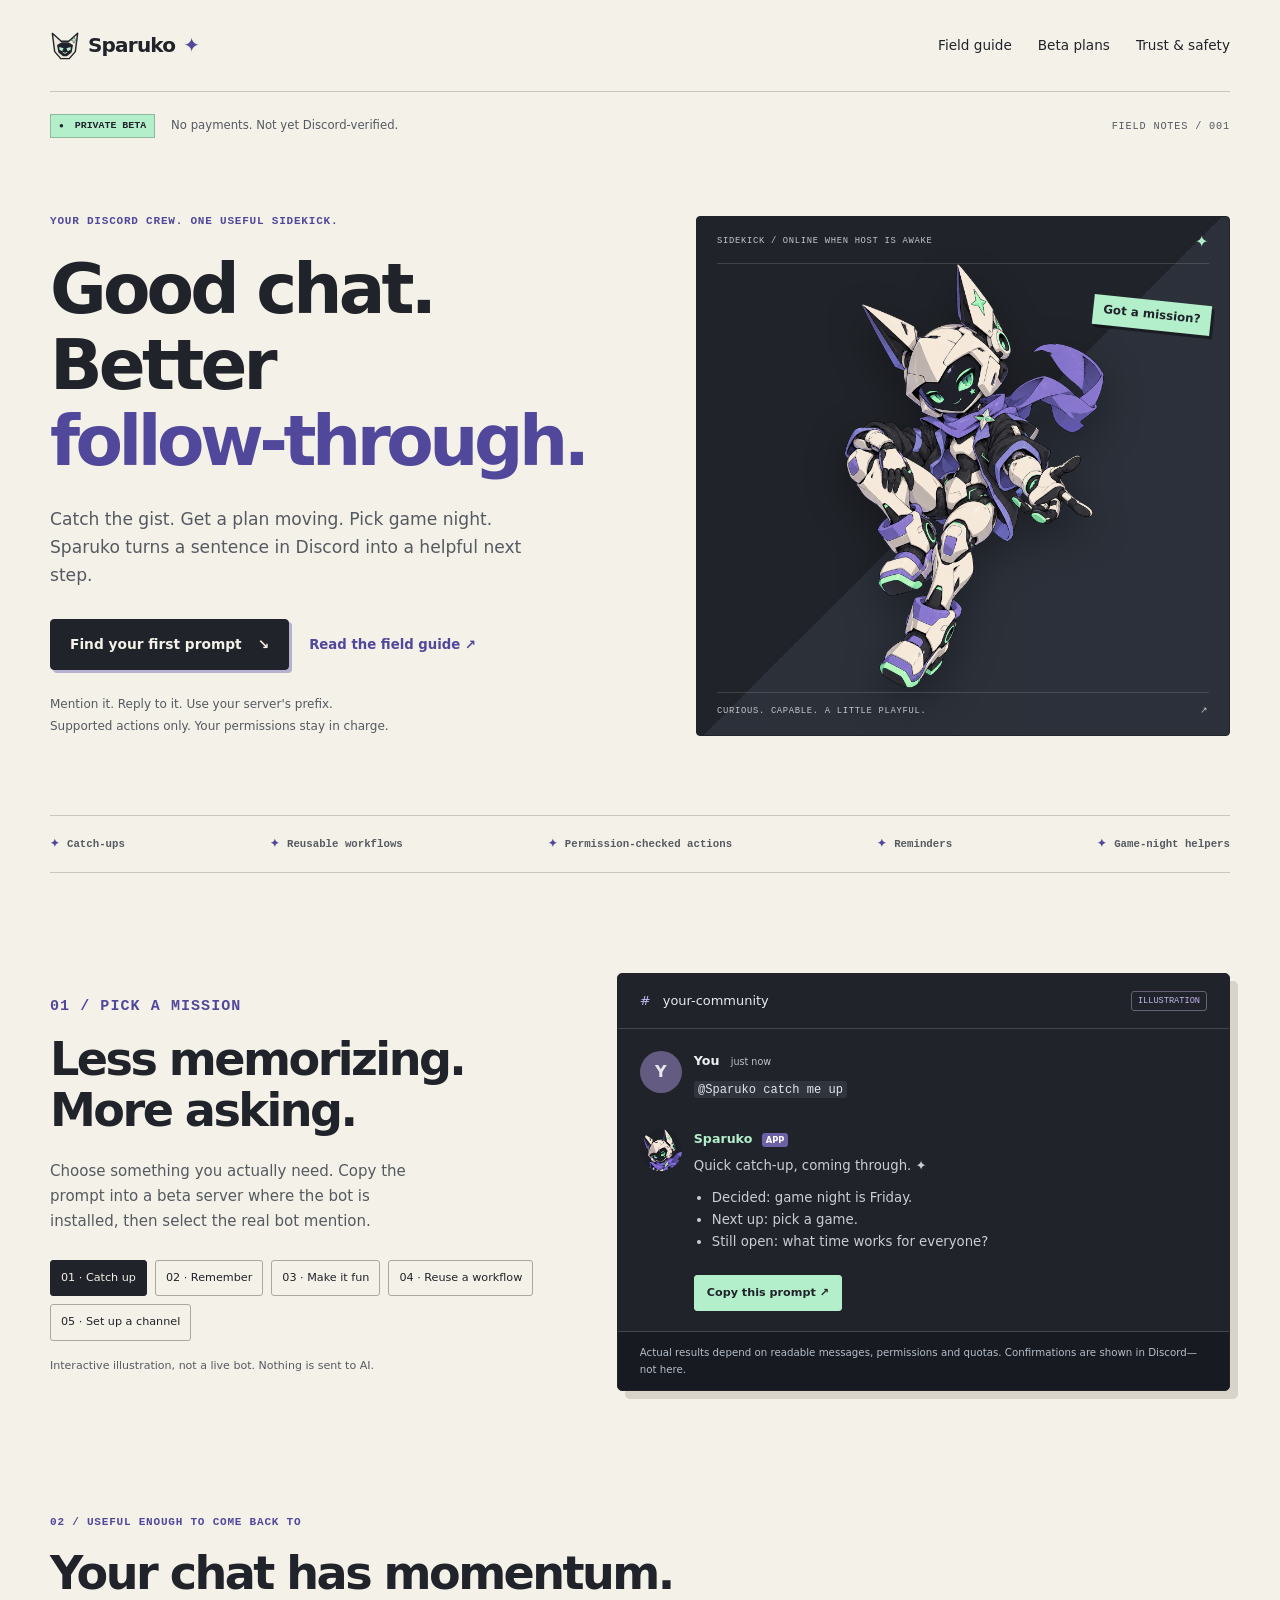
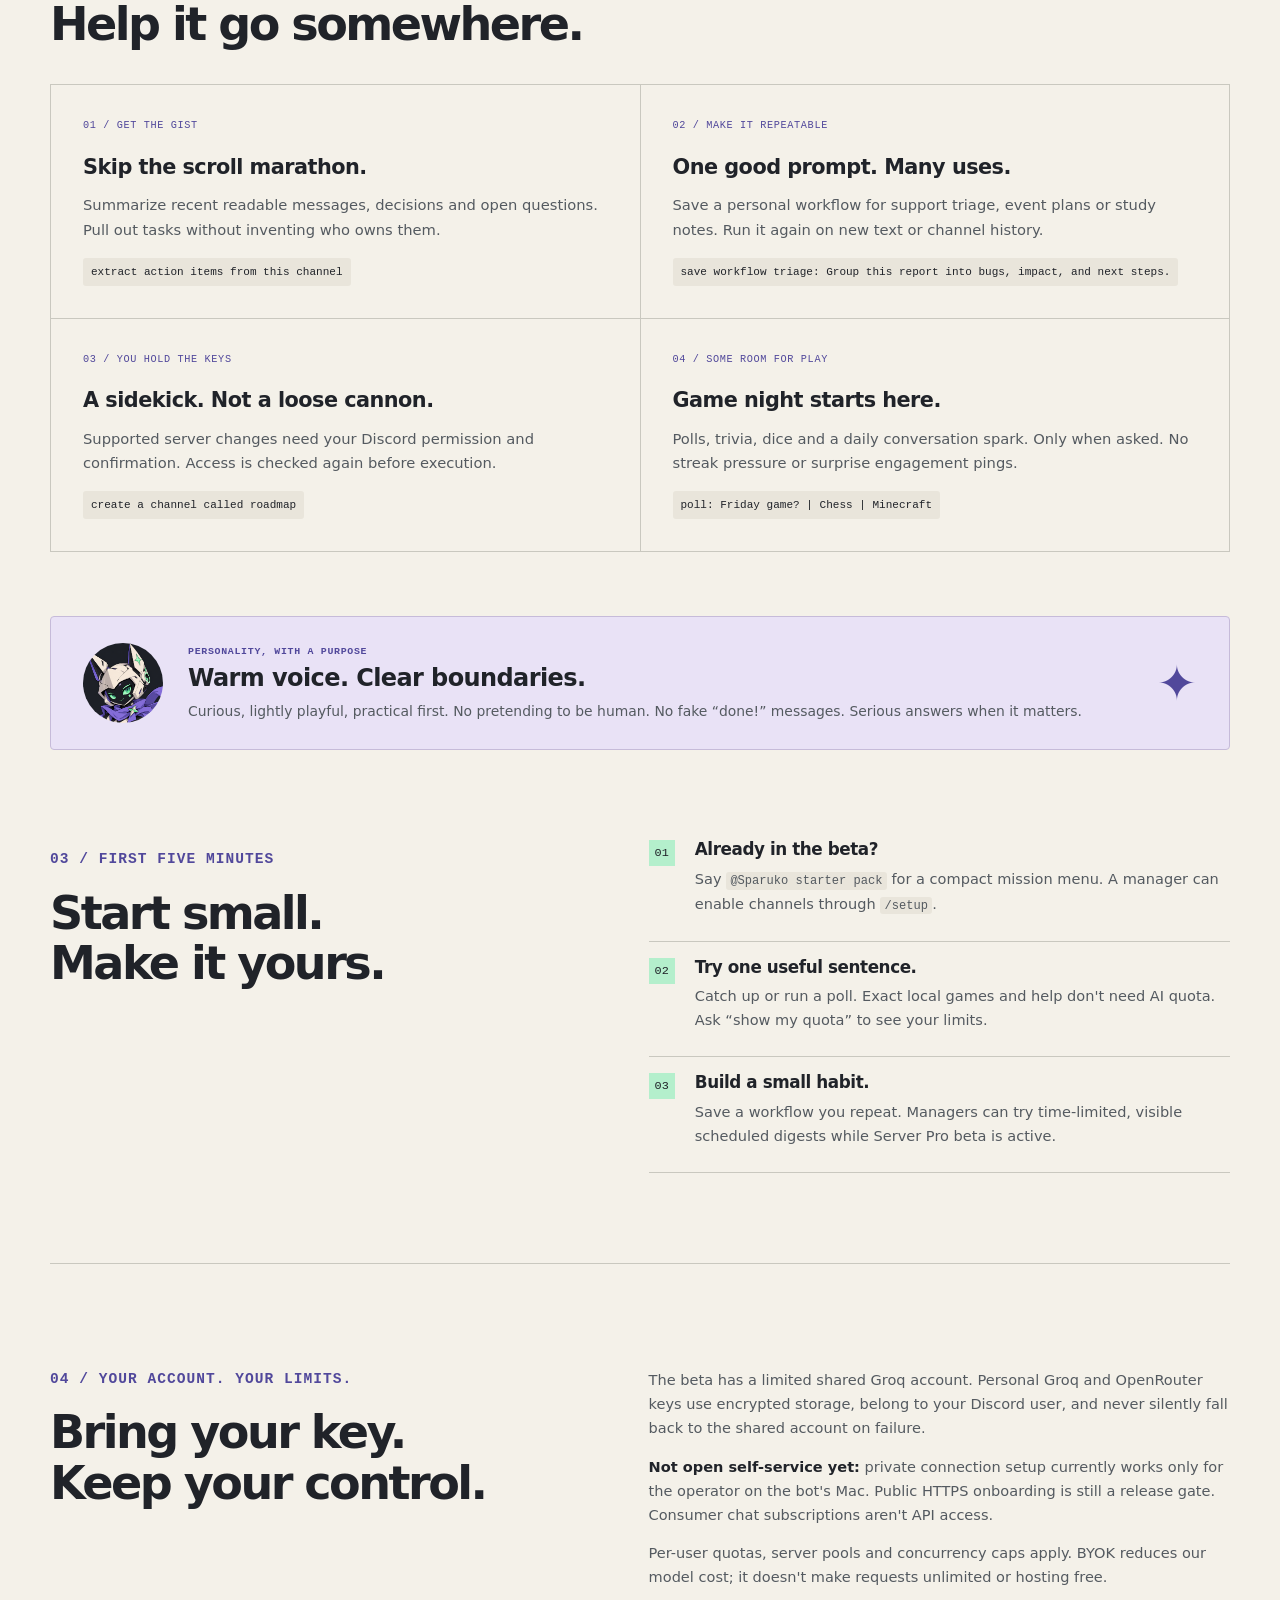
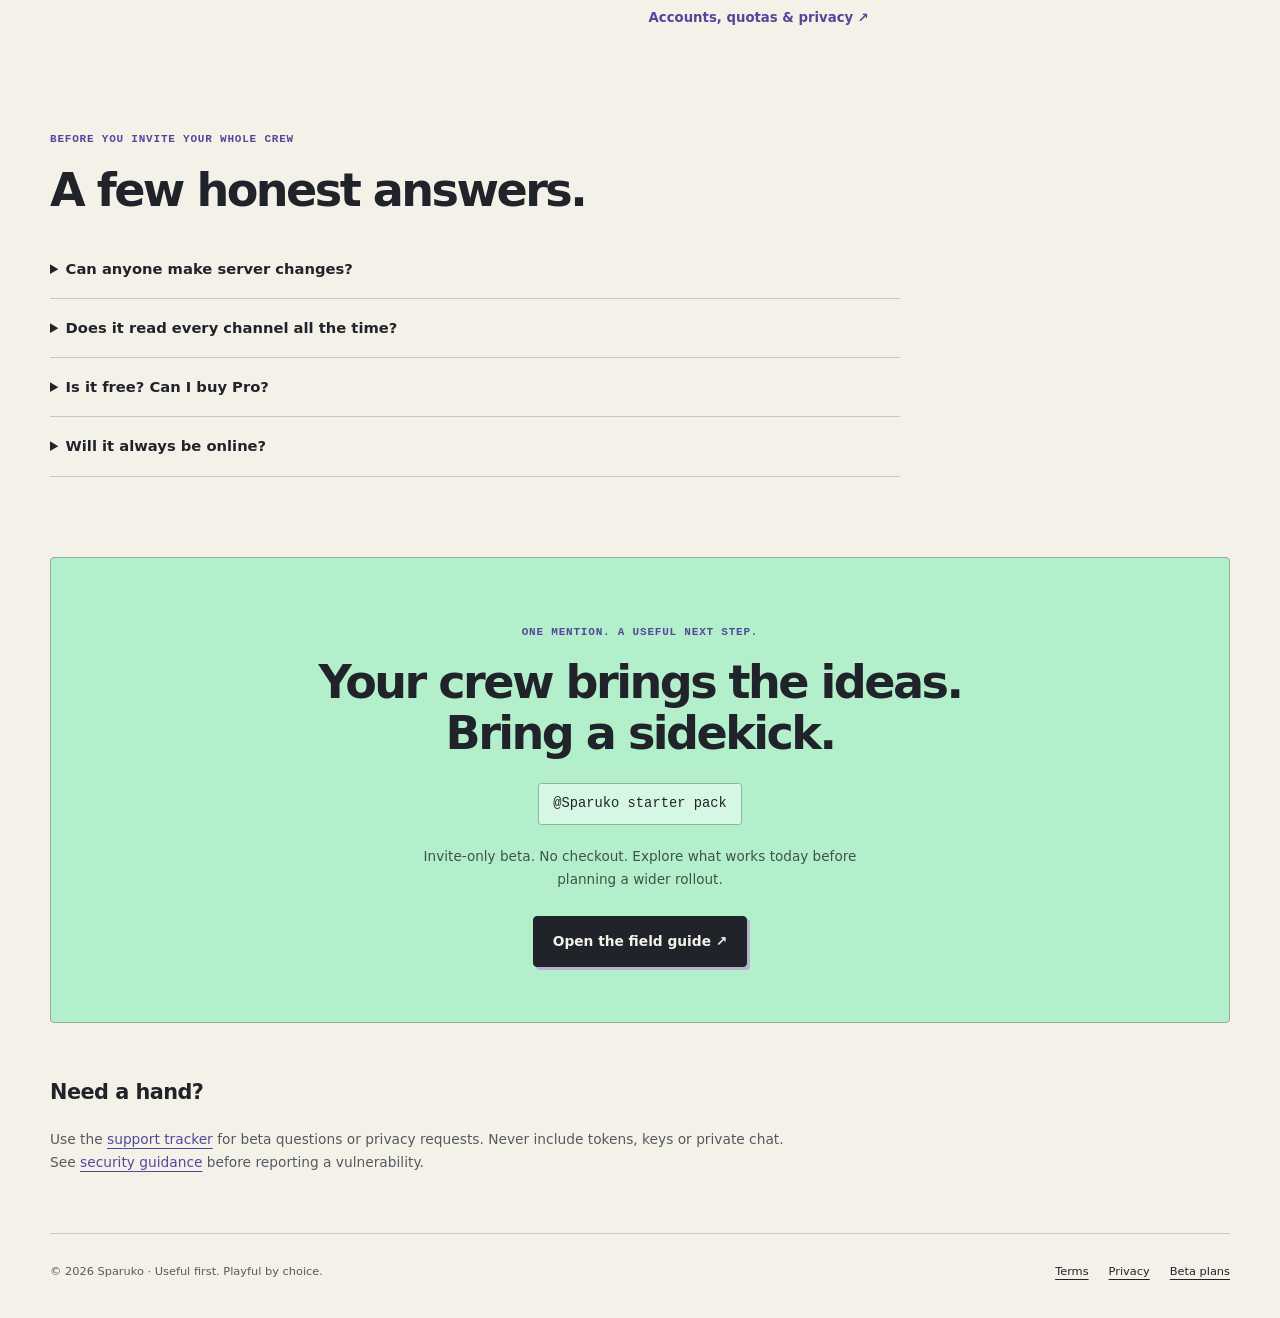
==== commit 5cd97de2: "Rebrand public site and user guide as Sparuko" ====
--- a/index.html
+++ b/index.html
@@ -2,29 +2,29 @@
 <html lang="en">
 <head>
   <meta charset="utf-8"><meta name="viewport" content="width=device-width, initial-scale=1">
-  <meta name="description" content="AsterByte is your Discord mission-control sidekick. Catch up, make plans, run useful workflows and play—with permissions in your hands.">
+  <meta name="description" content="Sparuko is your Discord mission-control sidekick. Catch up, make plans, run useful workflows and play—with permissions in your hands.">
   <meta name="theme-color" content="#f4f1e9">
-  <meta property="og:title" content="AsterByte — Good chat. Better follow-through.">
+  <meta property="og:title" content="Sparuko — Good chat. Better follow-through.">
   <meta property="og:description" content="An anime robot sidekick for your Discord crew. Useful first. A little playful by choice.">
   <meta property="og:image" content="https://adityasarade.github.io/asterbyte-support/assets/asterbyte-avatar-v2.png">
   <meta property="og:type" content="website">
-  <title>AsterByte — Good chat. Better follow-through.</title>
+  <title>Sparuko — Good chat. Better follow-through.</title>
   <link rel="icon" href="assets/asterbyte-mark.svg" type="image/svg+xml">
-  <link rel="stylesheet" href="styles.css?v=20261004-1"><script src="demo.js" defer></script>
+  <link rel="stylesheet" href="styles.css?v=20261004-1"><script src="demo.js?v=20261004-sparuko" defer></script>
 </head>
 <body class="home">
   <a class="skip-link" href="#content">Skip to content</a>
   <main>
-    <nav aria-label="Main navigation"><a class="brand" href="index.html"><img src="assets/asterbyte-mark.svg" width="30" height="30" alt="">AsterByte<span class="brand-dot" aria-hidden="true">✦</span></a><span><a href="guide.html">Field guide</a><a href="plans.html">Beta plans</a><a href="security.html">Trust &amp; safety</a></span></nav>
+    <nav aria-label="Main navigation"><a class="brand" href="index.html"><img src="assets/asterbyte-mark.svg" width="30" height="30" alt="">Sparuko<span class="brand-dot" aria-hidden="true">✦</span></a><span><a href="guide.html">Field guide</a><a href="plans.html">Beta plans</a><a href="security.html">Trust &amp; safety</a></span></nav>
     <div class="beta-strip"><span class="beta-label"><span aria-hidden="true">●</span> PRIVATE BETA</span><span>No payments. Not yet Discord-verified.</span><span class="edition">FIELD NOTES / 001</span></div>
     <section class="hero hero-layout" id="content">
-      <div class="hero-copy"><p class="eyebrow">Your Discord crew. One useful sidekick.</p><h1>Good chat.<br>Better<br><em>follow-through.</em></h1><p>Catch the gist. Get a plan moving. Pick game night. AsterByte turns a sentence in Discord into a helpful next step.</p><div class="actions"><a class="button" href="#try-it">Find your first prompt <span aria-hidden="true">↘</span></a><a class="secondary-link" href="guide.html">Read the field guide ↗</a></div><p class="hero-footnote">Mention it. Reply to it. Use your server's prefix.<br>Supported actions only. Your permissions stay in charge.</p></div>
+      <div class="hero-copy"><p class="eyebrow">Your Discord crew. One useful sidekick.</p><h1>Good chat.<br>Better<br><em>follow-through.</em></h1><p>Catch the gist. Get a plan moving. Pick game night. Sparuko turns a sentence in Discord into a helpful next step.</p><div class="actions"><a class="button" href="#try-it">Find your first prompt <span aria-hidden="true">↘</span></a><a class="secondary-link" href="guide.html">Read the field guide ↗</a></div><p class="hero-footnote">Mention it. Reply to it. Use your server's prefix.<br>Supported actions only. Your permissions stay in charge.</p></div>
       <figure class="mascot-stage"><div class="stage-label"><span>SIDEKICK / ONLINE WHEN HOST IS AWAKE</span><span aria-hidden="true">✦</span></div><span class="mascot-greeting">Got a mission?</span><img class="mascot" src="assets/asterbyte-mascot-v2.png" width="1024" height="1536" alt="An anime cyber-courier robot with ivory star-eared armor, mint eyes and a violet scarf, extending a helpful hand." fetchpriority="high"><figcaption><span>CURIOUS. CAPABLE. A LITTLE PLAYFUL.</span><span aria-hidden="true">↗</span></figcaption></figure>
     </section>
     <div class="capability-ribbon" aria-label="Capabilities"><span>Catch-ups</span><span>Reusable workflows</span><span>Permission-checked actions</span><span>Reminders</span><span>Game-night helpers</span></div>
     <section class="demo-section" id="try-it">
       <div class="section-intro"><p class="eyebrow">01 / Pick a mission</p><h2>Less memorizing.<br>More asking.</h2><p>Choose something you actually need. Copy the prompt into a beta server where the bot is installed, then select the real bot mention.</p><div class="demo-controls" aria-label="Choose an illustrative example"><button type="button" data-demo="catchup" aria-pressed="true">01 · Catch up</button><button type="button" data-demo="reminder" aria-pressed="false">02 · Remember</button><button type="button" data-demo="poll" aria-pressed="false">03 · Make it fun</button><button type="button" data-demo="workflow" aria-pressed="false">04 · Reuse a workflow</button><button type="button" data-demo="action" aria-pressed="false">05 · Set up a channel</button></div><p class="demo-note">Interactive illustration, not a live bot. Nothing is sent to AI.</p></div>
-      <div class="chat-demo" aria-label="Illustrative Discord conversation"><div class="chat-top"><span><span aria-hidden="true">#</span> your-community</span><span class="example-tag">ILLUSTRATION</span></div><div class="chat-message"><span class="user-avatar" aria-hidden="true">Y</span><div><span class="chat-name">You <small>just now</small></span><p id="demo-prompt"><code>@AsterByte catch me up</code></p></div></div><div class="chat-message"><img class="chat-avatar" src="assets/asterbyte-avatar-v2.png" width="42" height="42" alt=""><div><span class="chat-name bot-name">AsterByte <span class="bot-label">APP</span></span><div id="demo-response" aria-live="polite"><p>Quick catch-up, coming through. ✦</p><ul><li>Decided: game night is Friday.</li><li>Next up: pick a game.</li><li>Still open: what time works for everyone?</li></ul></div></div></div><div class="copy-row"><button class="copy-button" id="copy-prompt" type="button">Copy this prompt ↗</button><span id="copy-status" role="status" aria-live="polite"></span></div><div class="chat-bottom">Actual results depend on readable messages, permissions and quotas. Confirmations are shown in Discord—not here.</div></div>
+      <div class="chat-demo" aria-label="Illustrative Discord conversation"><div class="chat-top"><span><span aria-hidden="true">#</span> your-community</span><span class="example-tag">ILLUSTRATION</span></div><div class="chat-message"><span class="user-avatar" aria-hidden="true">Y</span><div><span class="chat-name">You <small>just now</small></span><p id="demo-prompt"><code>@Sparuko catch me up</code></p></div></div><div class="chat-message"><img class="chat-avatar" src="assets/asterbyte-avatar-v2.png" width="42" height="42" alt=""><div><span class="chat-name bot-name">Sparuko <span class="bot-label">APP</span></span><div id="demo-response" aria-live="polite"><p>Quick catch-up, coming through. ✦</p><ul><li>Decided: game night is Friday.</li><li>Next up: pick a game.</li><li>Still open: what time works for everyone?</li></ul></div></div></div><div class="copy-row"><button class="copy-button" id="copy-prompt" type="button">Copy this prompt ↗</button><span id="copy-status" role="status" aria-live="polite"></span></div><div class="chat-bottom">Actual results depend on readable messages, permissions and quotas. Confirmations are shown in Discord—not here.</div></div>
     </section>
     <section class="feature-section"><div class="section-heading"><p class="eyebrow">02 / Useful enough to come back to</p><h2>Your chat has momentum.<br>Help it go somewhere.</h2></div><div class="grid">
       <article><p class="feature-number">01 / GET THE GIST</p><h3>Skip the scroll marathon.</h3><p>Summarize recent readable messages, decisions and open questions. Pull out tasks without inventing who owns them.</p><code>extract action items from this channel</code></article>
@@ -33,11 +33,11 @@
       <article><p class="feature-number">04 / SOME ROOM FOR PLAY</p><h3>Game night starts here.</h3><p>Polls, trivia, dice and a daily conversation spark. Only when asked. No streak pressure or surprise engagement pings.</p><code>poll: Friday game? | Chess | Minecraft</code></article>
     </div></section>
     <section class="character-note"><img src="assets/asterbyte-avatar-v2.png" width="80" height="80" alt=""><div><p class="eyebrow">Personality, with a purpose</p><h2>Warm voice. Clear boundaries.</h2><p>Curious, lightly playful, practical first. No pretending to be human. No fake “done!” messages. Serious answers when it matters.</p></div><span class="character-star" aria-hidden="true">✦</span></section>
-    <section class="onboarding"><div><p class="eyebrow">03 / First five minutes</p><h2>Start small.<br>Make it yours.</h2></div><ol><li><span>01</span><div><h3>Already in the beta?</h3><p>Say <code>@AsterByte starter pack</code> for a compact mission menu. A manager can enable channels through <code>/setup</code>.</p></div></li><li><span>02</span><div><h3>Try one useful sentence.</h3><p>Catch up or run a poll. Exact local games and help don't need AI quota. Ask “show my quota” to see your limits.</p></div></li><li><span>03</span><div><h3>Build a small habit.</h3><p>Save a workflow you repeat. Managers can try time-limited, visible scheduled digests while Server Pro beta is active.</p></div></li></ol></section>
+    <section class="onboarding"><div><p class="eyebrow">03 / First five minutes</p><h2>Start small.<br>Make it yours.</h2></div><ol><li><span>01</span><div><h3>Already in the beta?</h3><p>Say <code>@Sparuko starter pack</code> for a compact mission menu. A manager can enable channels through <code>/setup</code>.</p></div></li><li><span>02</span><div><h3>Try one useful sentence.</h3><p>Catch up or run a poll. Exact local games and help don't need AI quota. Ask “show my quota” to see your limits.</p></div></li><li><span>03</span><div><h3>Build a small habit.</h3><p>Save a workflow you repeat. Managers can try time-limited, visible scheduled digests while Server Pro beta is active.</p></div></li></ol></section>
     <section class="provider-section"><div><p class="eyebrow">04 / Your account. Your limits.</p><h2>Bring your key.<br>Keep your control.</h2></div><div><p>The beta has a limited shared Groq account. Personal Groq and OpenRouter keys use encrypted storage, belong to your Discord user, and never silently fall back to the shared account on failure.</p><p><strong>Not open self-service yet:</strong> private connection setup currently works only for the operator on the bot's Mac. Public HTTPS onboarding is still a release gate. Consumer chat subscriptions aren't API access.</p><p>Per-user quotas, server pools and concurrency caps apply. BYOK reduces our model cost; it doesn't make requests unlimited or hosting free.</p><a class="secondary-link" href="guide.html#accounts">Accounts, quotas &amp; privacy ↗</a></div></section>
     <section class="faq"><p class="eyebrow">Before you invite your whole crew</p><h2>A few honest answers.</h2><details><summary>Can anyone make server changes?</summary><p>No. You need the matching Discord permission, the bot needs its own permission, and role hierarchy still applies. Only supported actions run after requester confirmation.</p></details><details><summary>Does it read every channel all the time?</summary><p>No. Invocations use bounded accessible context. Manager-enabled digests post a visible notice, run periodically and expire after 30 days. They are not continuous autonomous monitoring.</p></details><details><summary>Is it free? Can I buy Pro?</summary><p>The invite-only beta has no payments. Free access is capped. Server Pro is currently a beta entitlement, not a purchasable subscription. Pricing and paid launch depend on reliable hosting, onboarding and eligibility.</p></details><details><summary>Will it always be online?</summary><p>Not yet. The current host is the operator's Mac, which must stay awake and online. Reminders can be delayed while offline. There is no uptime guarantee.</p></details></section>
-    <section class="closing"><p class="eyebrow">One mention. A useful next step.</p><h2>Your crew brings the ideas.<br>Bring a sidekick.</h2><code>@AsterByte starter pack</code><p>Invite-only beta. No checkout. Explore what works today before planning a wider rollout.</p><a class="button" href="guide.html">Open the field guide ↗</a></section>
+    <section class="closing"><p class="eyebrow">One mention. A useful next step.</p><h2>Your crew brings the ideas.<br>Bring a sidekick.</h2><code>@Sparuko starter pack</code><p>Invite-only beta. No checkout. Explore what works today before planning a wider rollout.</p><a class="button" href="guide.html">Open the field guide ↗</a></section>
     <section class="support"><h2>Need a hand?</h2><p>Use the <a href="https://github.com/adityasarade/asterbyte-support/issues">support tracker</a> for beta questions or privacy requests. Never include tokens, keys or private chat. See <a href="security.html">security guidance</a> before reporting a vulnerability.</p></section>
-    <footer><span>© 2026 AsterByte · Useful first. Playful by choice.</span><span><a href="terms.html">Terms</a><a href="privacy.html">Privacy</a><a href="plans.html">Beta plans</a></span></footer>
+    <footer><span>© 2026 Sparuko · Useful first. Playful by choice.</span><span><a href="terms.html">Terms</a><a href="privacy.html">Privacy</a><a href="plans.html">Beta plans</a></span></footer>
   </main>
 </body></html>
